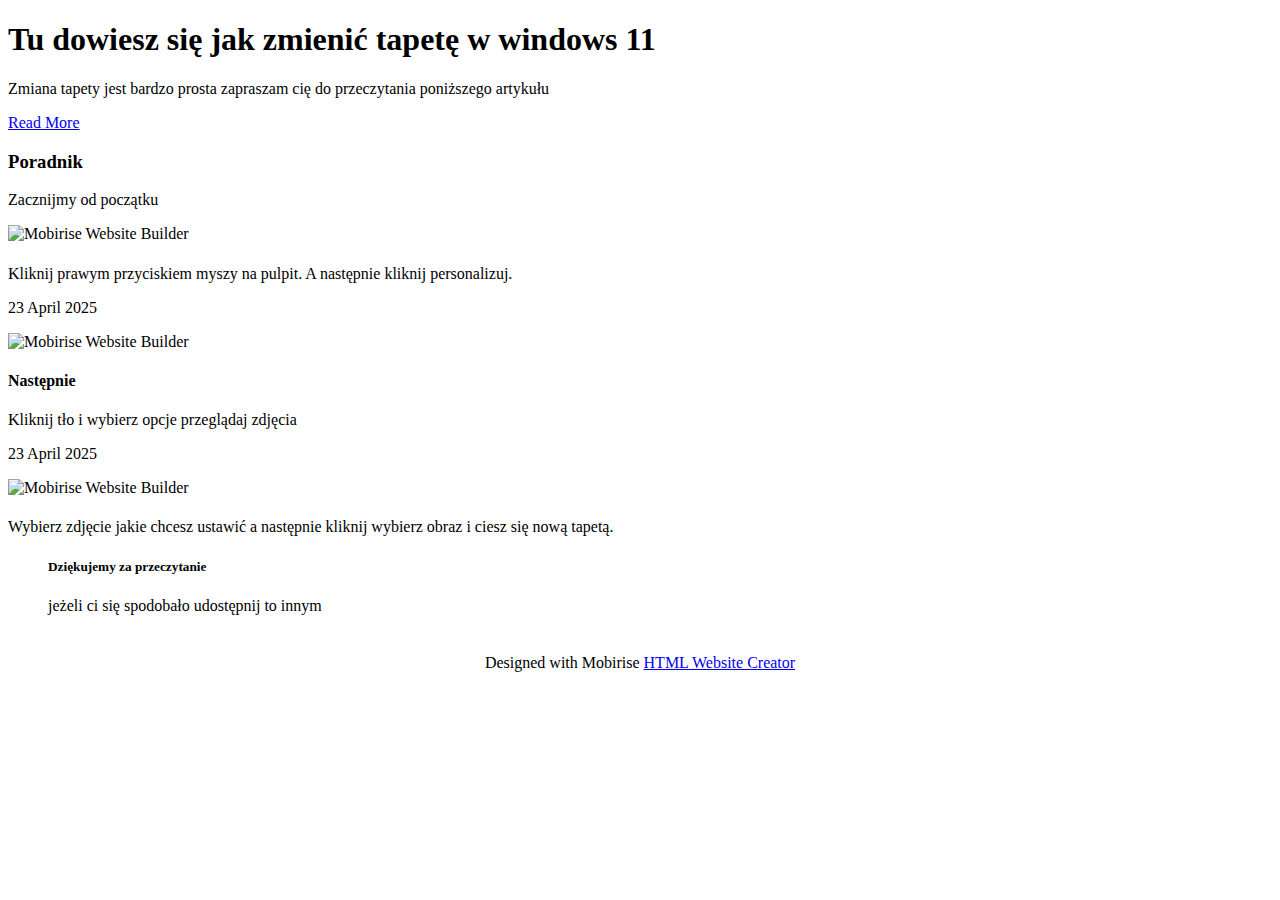
==== page1.html @ 713c4ae3 "Add files via upload" ====
<!DOCTYPE html>
<html  >
<head>
  <!-- Site made with Mobirise Website Builder v5.6.13, https://mobirise.com -->
  <meta charset="UTF-8">
  <meta http-equiv="X-UA-Compatible" content="IE=edge">
  <meta name="generator" content="Mobirise v5.6.13, mobirise.com">
  <meta name="twitter:card" content="summary_large_image"/>
  <meta name="twitter:image:src" content="">
  <meta property="og:image" content="">
  <meta name="twitter:title" content="Tapeta">
  <meta name="viewport" content="width=device-width, initial-scale=1, minimum-scale=1">
  <link rel="shortcut icon" href="assets/images/mbr-121x66.png" type="image/x-icon">
  <meta name="description" content="">
  
  
  <title>Tapeta</title>
  <link rel="stylesheet" href="assets/bootstrap/css/bootstrap.min.css">
  <link rel="stylesheet" href="assets/bootstrap/css/bootstrap-grid.min.css">
  <link rel="stylesheet" href="assets/bootstrap/css/bootstrap-reboot.min.css">
  <link rel="stylesheet" href="assets/dropdown/css/style.css">
  <link rel="stylesheet" href="assets/socicon/css/styles.css">
  <link rel="stylesheet" href="assets/theme/css/style.css">
  <link rel="preload" href="https://fonts.googleapis.com/css?family=Jost:100,200,300,400,500,600,700,800,900,100i,200i,300i,400i,500i,600i,700i,800i,900i&display=swap" as="style" onload="this.onload=null;this.rel='stylesheet'">
  <noscript><link rel="stylesheet" href="https://fonts.googleapis.com/css?family=Jost:100,200,300,400,500,600,700,800,900,100i,200i,300i,400i,500i,600i,700i,800i,900i&display=swap"></noscript>
  <link rel="preload" as="style" href="assets/mobirise/css/mbr-additional.css"><link rel="stylesheet" href="assets/mobirise/css/mbr-additional.css" type="text/css">
  
  
  
  
</head>
<body>
  
  <section data-bs-version="5.1" class="menu menu2 cid-sFHpMqcXGj" once="menu" id="menu2-2">
    
    <nav class="navbar navbar-dropdown navbar-expand-lg">
        <div class="container">
            <div class="navbar-brand">
                
                
            </div>
            
            
        </div>
    </nav>
</section>

<section data-bs-version="5.1" class="header9 cid-sFHoAfPmXB" id="header9-1">

    

    <div class="mbr-overlay" style="opacity: 0.4; background-color: rgb(250, 250, 250);"></div>

    <div class="text-center container">
        <div class="row justify-content-center">
            <div class="col-md-12 col-lg-9">
                <h1 class="mbr-section-title mbr-fonts-style mb-3 display-1"><strong>Tu dowiesz się jak zmienić tapetę w windows 11</strong></h1>
                <p class="mbr-text mbr-fonts-style display-4">Zmiana tapety jest bardzo prosta zapraszam cię do przeczytania poniższego artykułu</p>
                <div class="mbr-section-btn mt-3"><a class="btn btn-primary display-4" href="page1.html#timeline3-4">Read More</a></div>
            </div>
        </div>
    </div>
</section>

<section data-bs-version="5.1" class="timeline3 cid-sFHr5fwP9J" id="timeline3-4">
    
    
    <div class="container">
        <div class="mbr-section-head">
            <h3 class="mbr-section-title mbr-fonts-style align-center mb-0 display-2"><strong>Poradnik</strong></h3>
            
        </div>
        <div class="timelines-container mt-4">
            <div class="row timeline-element first-separline mb-5">
                <div class="timeline-date col-12">
                    <div class="timeline-date-wrapper">
                        <p class="mbr-timeline-date display-7">Zacznijmy od początku</p>
                    </div>
                </div>
                <span class="iconBackground"></span>
                <div class="col-12 col-md-6">
                    <div class="image-wrapper">
                        <img src="assets/images/zrzut-ekranu-2022-10-23-143905-310x332.png" alt="Mobirise Website Builder" title="">
                    </div>
                </div>
                <div class="col-12 col-md-6">
                    <div class="timeline-text-wrapper">
                        <h4 class="mbr-timeline-title mbr-fonts-style mb-0 display-5"></h4>
                        <p class="mbr-text mbr-fonts-style mt-3 mb-0 display-7">Kliknij prawym przyciskiem myszy na pulpit. A następnie kliknij personalizuj.</p>
                    </div>
                </div>
            </div>
            <div class="row timeline-element first-separline mb-5">
                <div class="timeline-date col-12">
                    <div class="timeline-date-wrapper">
                        <p class="mbr-timeline-date display-7">
                            23 April 2025</p>
                    </div>
                </div>
                <span class="iconBackground"></span>
                <div class="col-12 col-md-6">
                    <div class="image-wrapper">
                        <img src="assets/images/zrzut-ekranu-2022-10-23-144204-1128x890.png" alt="Mobirise Website Builder" title="">
                    </div>
                </div>
                <div class="col-12 col-md-6">
                    <div class="timeline-text-wrapper">
                        <h4 class="mbr-timeline-title mbr-fonts-style mb-0 display-5"><strong>Następnie</strong></h4>
                        <p class="mbr-text mbr-fonts-style mt-3 mb-0 display-7">Kliknij tło i wybierz opcje przeglądaj zdjęcia</p>
                    </div>
                </div>
            </div>
            <div class="row timeline-element first-separline mb-5">
                <div class="timeline-date col-12">
                    <div class="timeline-date-wrapper">
                        <p class="mbr-timeline-date display-7">
                            23 April 2025</p>
                    </div>
                </div>
                <span class="iconBackground"></span>
                <div class="col-12 col-md-6">
                    <div class="image-wrapper">
                        <img src="assets/images/zrzut-ekranu-2022-10-23-144423-152x104.png" alt="Mobirise Website Builder" title="">
                    </div>
                </div>
                <div class="col-12 col-md-6">
                    <div class="timeline-text-wrapper">
                        <h4 class="mbr-timeline-title mbr-fonts-style mb-0 display-5"></h4>
                        <p class="mbr-text mbr-fonts-style mt-3 mb-0 display-7">Wybierz zdjęcie jakie chcesz ustawić a następnie kliknij wybierz obraz i ciesz się nową tapetą.<br></p>
                    </div>
                </div>
            </div>
            
            
            
            
            
            
            
            
            
        </div>
    </div>
</section>

<section data-bs-version="5.1" class="content7 cid-tl5EygHGKZ" id="content7-p">
    
    <div class="container">
        <div class="row justify-content-center">
            <div class="col-12 col-md-10">
                <blockquote>
                <h5 class="mbr-section-title mbr-fonts-style mb-2 display-7"><strong>Dziękujemy za przeczytanie</strong></h5>
                <p class="mbr-text mbr-fonts-style display-4">jeżeli ci się spodobało udostępnij to innym</p></blockquote>
            </div>
        </div>
    </div>
</section>

<section data-bs-version="5.1" class="footer7 cid-sFHu2wLoQp" once="footers" id="footer7-9">

    

    

    <div class="container">
        <div class="row align-center mbr-white">
            <div class="col-12">
                <p class="mbr-text mb-0 mbr-fonts-style display-7"></p>
            </div>
        </div>
    </div>
</section><section class="display-7" style="padding: 0;align-items: center;justify-content: center;flex-wrap: wrap;    align-content: center;display: flex;position: relative;height: 4rem;"><a href="https://mobiri.se/" style="flex: 1 1;height: 4rem;position: absolute;width: 100%;z-index: 1;"><img alt="" style="height: 4rem;" src="[data-uri]"></a><p style="margin: 0;text-align: center;" class="display-7">Designed with Mobirise &#8204;</p><a style="z-index:1" href="https://mobirise.com/html-builder.html">HTML Website Creator</a></section><script src="assets/bootstrap/js/bootstrap.bundle.min.js"></script>  <script src="assets/smoothscroll/smooth-scroll.js"></script>  <script src="assets/ytplayer/index.js"></script>  <script src="assets/dropdown/js/navbar-dropdown.js"></script>  <script src="assets/theme/js/script.js"></script>  
  
  
</body>
</html>
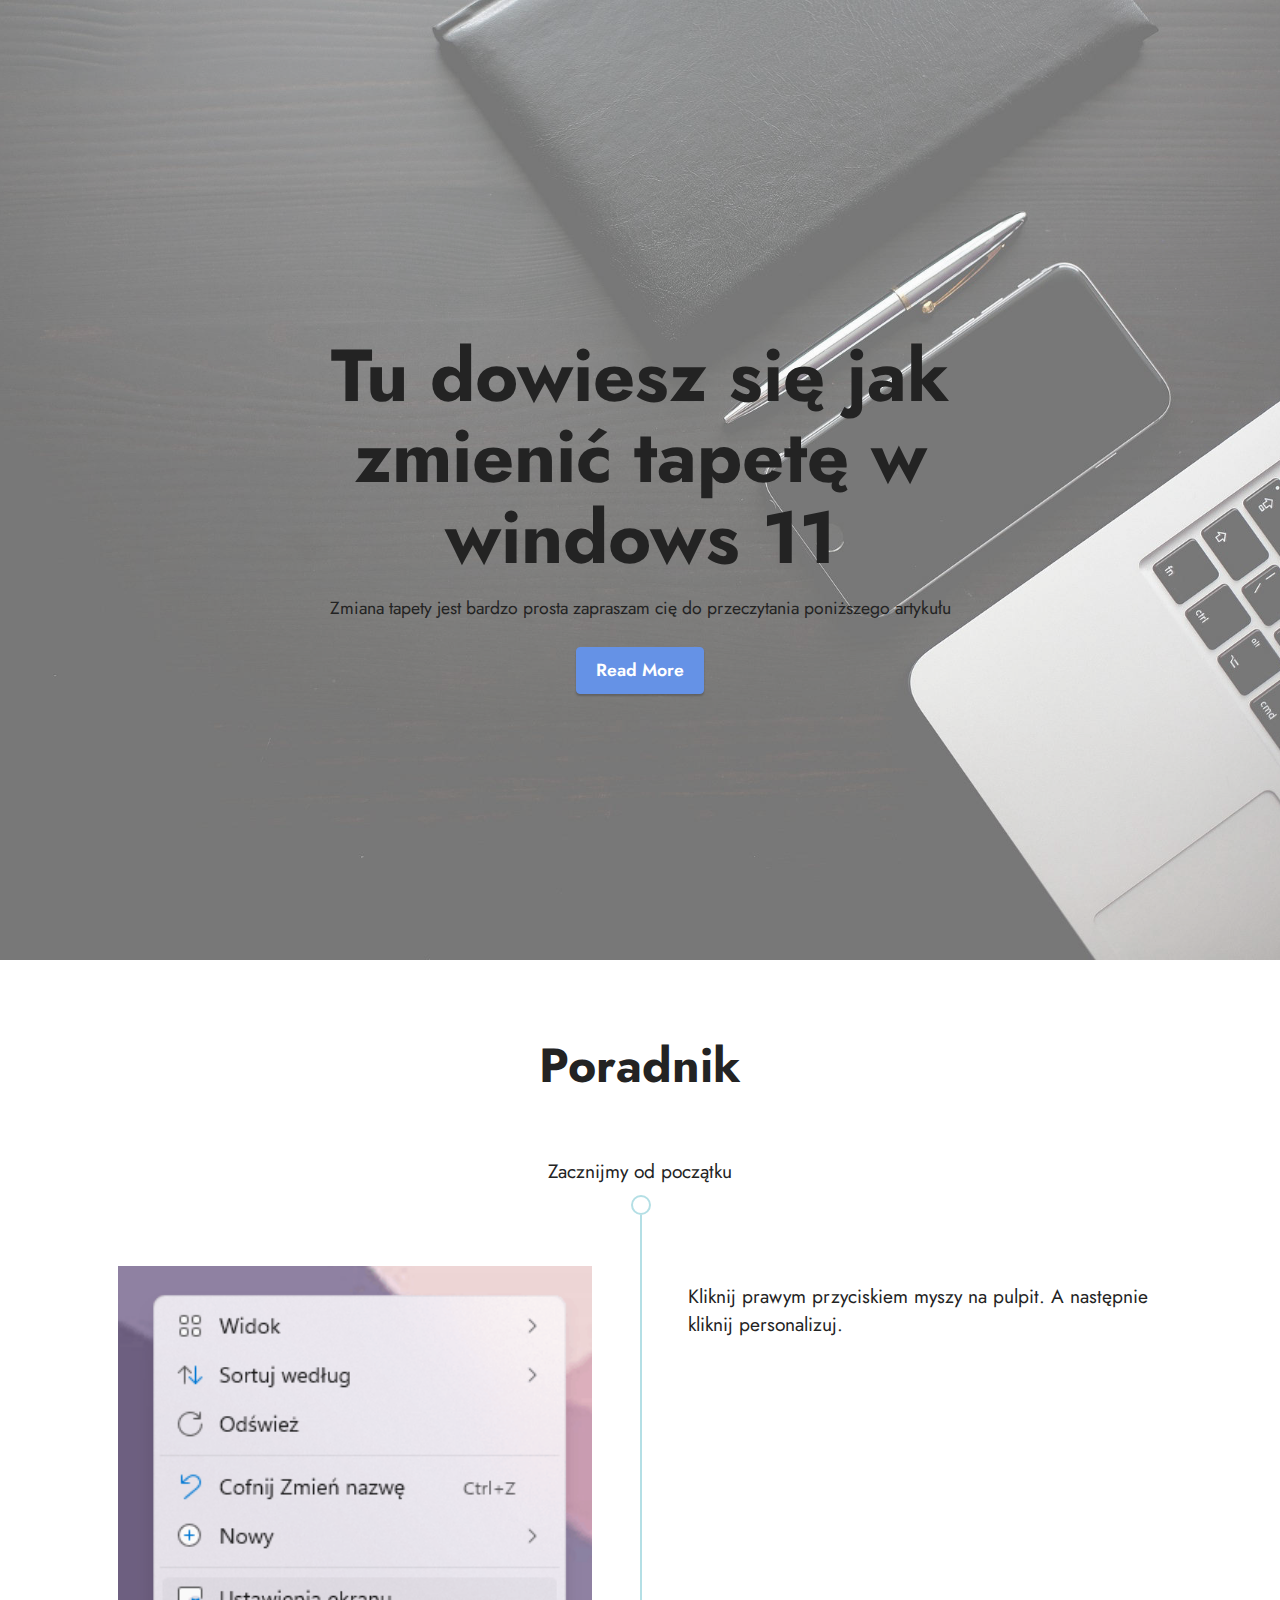
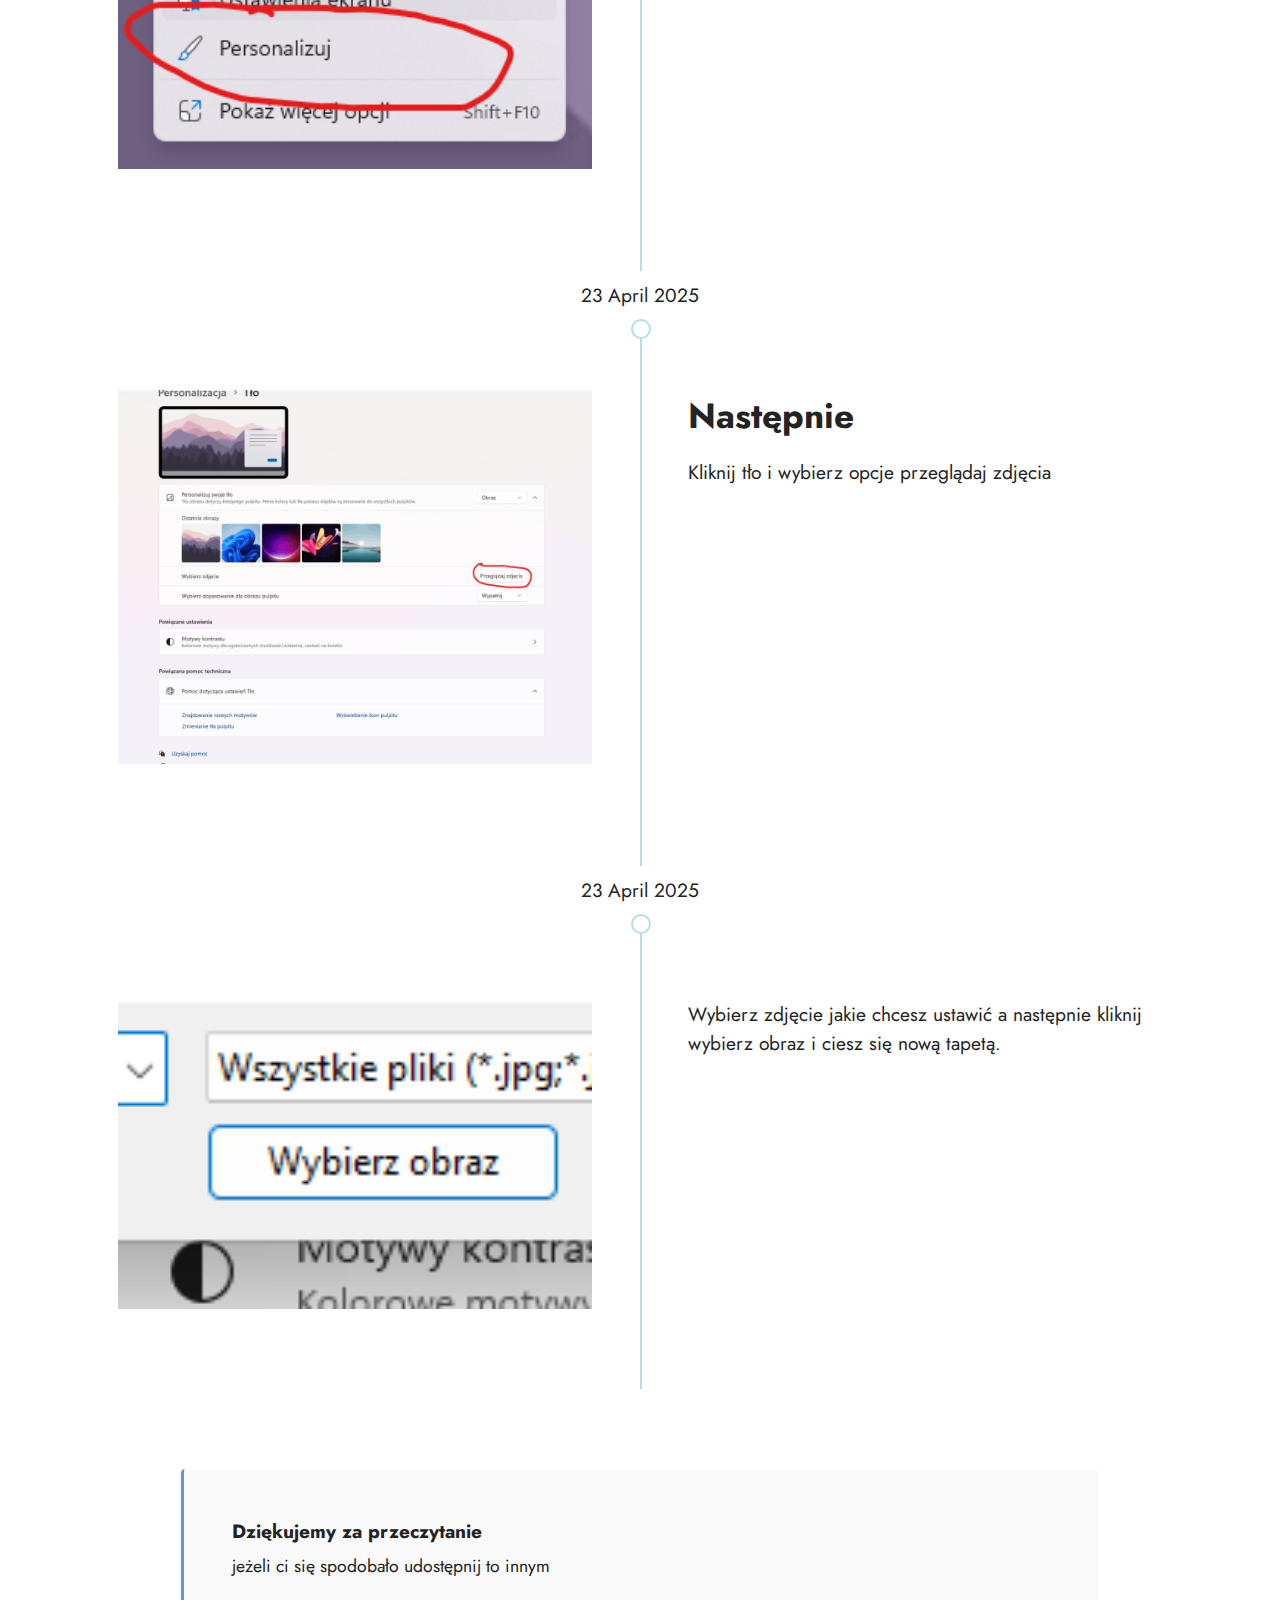
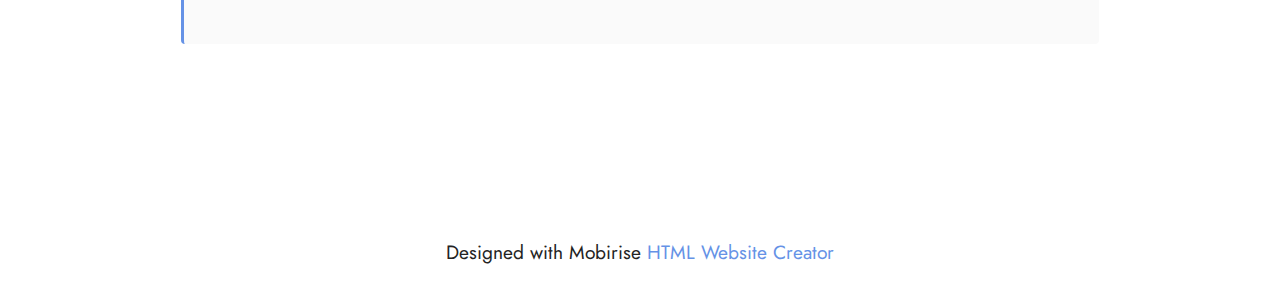
==== commit 2ccadcff: "Add files via upload" ====
--- a/page1.html
+++ b/page1.html
@@ -26,7 +26,8 @@
   <link rel="preload" as="style" href="assets/mobirise/css/mbr-additional.css"><link rel="stylesheet" href="assets/mobirise/css/mbr-additional.css" type="text/css">
   
   
-  
+  <script async src="https://pagead2.googlesyndication.com/pagead/js/adsbygoogle.js?client=ca-pub-8414833858137696"
+     crossorigin="anonymous"></script>
   
 </head>
 <body>
--- a/assets/dropdown/css/style.css
+++ b/assets/dropdown/css/style.css
@@ -0,0 +1,265 @@
+.navbar-dropdown {
+  left: 0;
+  padding: 0;
+  position: absolute;
+  right: 0;
+  top: 0;
+  transition: all 0.45s ease;
+  z-index: 1030;
+  background: #282828; }
+  .navbar-dropdown .navbar-logo {
+    margin-right: 0.8rem;
+    transition: margin 0.3s ease-in-out;
+    vertical-align: middle; }
+    .navbar-dropdown .navbar-logo img {
+      height: 3.125rem;
+      transition: all 0.3s ease-in-out; }
+    .navbar-dropdown .navbar-logo.mbr-iconfont {
+      font-size: 3.125rem;
+      line-height: 3.125rem; }
+  .navbar-dropdown .navbar-caption {
+    font-weight: 700;
+    white-space: normal;
+    vertical-align: -4px;
+    line-height: 3.125rem !important; }
+    .navbar-dropdown .navbar-caption, .navbar-dropdown .navbar-caption:hover {
+      color: inherit;
+      text-decoration: none; }
+  .navbar-dropdown .mbr-iconfont + .navbar-caption {
+    vertical-align: -1px; }
+  .navbar-dropdown.navbar-fixed-top {
+    position: fixed; }
+  .navbar-dropdown .navbar-brand span {
+    vertical-align: -4px; }
+  .navbar-dropdown.bg-color.transparent {
+    background: none; }
+  .navbar-dropdown.navbar-short .navbar-brand {
+    padding: 0.625rem 0; }
+    .navbar-dropdown.navbar-short .navbar-brand span {
+      vertical-align: -1px; }
+  .navbar-dropdown.navbar-short .navbar-caption {
+    line-height: 2.375rem !important;
+    vertical-align: -2px; }
+  .navbar-dropdown.navbar-short .navbar-logo {
+    margin-right: 0.5rem; }
+    .navbar-dropdown.navbar-short .navbar-logo img {
+      height: 2.375rem; }
+    .navbar-dropdown.navbar-short .navbar-logo.mbr-iconfont {
+      font-size: 2.375rem;
+      line-height: 2.375rem; }
+  .navbar-dropdown.navbar-short .mbr-table-cell {
+    height: 3.625rem; }
+  .navbar-dropdown .navbar-close {
+    left: 0.6875rem;
+    position: fixed;
+    top: 0.75rem;
+    z-index: 1000; }
+  .navbar-dropdown .hamburger-icon {
+    content: "";
+    display: inline-block;
+    vertical-align: middle;
+    width: 16px;
+    -webkit-box-shadow: 0 -6px 0 1px #282828,0 0 0 1px #282828,0 6px 0 1px #282828;
+    -moz-box-shadow: 0 -6px 0 1px #282828,0 0 0 1px #282828,0 6px 0 1px #282828;
+    box-shadow: 0 -6px 0 1px #282828,0 0 0 1px #282828,0 6px 0 1px #282828; }
+
+.dropdown-menu .dropdown-toggle[data-toggle="dropdown-submenu"]::after {
+  border-bottom: 0.35em solid transparent;
+  border-left: 0.35em solid;
+  border-right: 0;
+  border-top: 0.35em solid transparent;
+  margin-left: 0.3rem; }
+
+.dropdown-menu .dropdown-item:focus {
+  outline: 0; }
+
+.nav-dropdown {
+  font-size: 0.75rem;
+  font-weight: 500;
+  height: auto !important; }
+  .nav-dropdown .nav-btn {
+    padding-left: 1rem; }
+  .nav-dropdown .link {
+    margin: .667em 1.667em;
+    font-weight: 500;
+    padding: 0;
+    transition: color .2s ease-in-out; }
+    .nav-dropdown .link.dropdown-toggle {
+      margin-right: 2.583em; }
+      .nav-dropdown .link.dropdown-toggle::after {
+        margin-left: .25rem;
+        border-top: 0.35em solid;
+        border-right: 0.35em solid transparent;
+        border-left: 0.35em solid transparent;
+        border-bottom: 0; }
+      .nav-dropdown .link.dropdown-toggle[aria-expanded="true"] {
+        margin: 0;
+        padding: 0.667em 3.263em  0.667em 1.667em; }
+  .nav-dropdown .link::after,
+  .nav-dropdown .dropdown-item::after {
+    color: inherit; }
+  .nav-dropdown .btn {
+    font-size: 0.75rem;
+    font-weight: 700;
+    letter-spacing: 0;
+    margin-bottom: 0;
+    padding-left: 1.25rem;
+    padding-right: 1.25rem; }
+  .nav-dropdown .dropdown-menu {
+    border-radius: 0;
+    border: 0;
+    left: 0;
+    margin: 0;
+    padding-bottom: 1.25rem;
+    padding-top: 1.25rem;
+    position: relative; }
+  .nav-dropdown .dropdown-submenu {
+    margin-left: 0.125rem;
+    top: 0; }
+  .nav-dropdown .dropdown-item {
+    font-weight: 500;
+    line-height: 2;
+    padding: 0.3846em 4.615em 0.3846em 1.5385em;
+    position: relative;
+    transition: color .2s ease-in-out, background-color .2s ease-in-out; }
+    .nav-dropdown .dropdown-item::after {
+      margin-top: -0.3077em;
+      position: absolute;
+      right: 1.1538em;
+      top: 50%; }
+    .nav-dropdown .dropdown-item:focus, .nav-dropdown .dropdown-item:hover {
+      background: none; }
+
+@media (max-width: 767px) {
+  .nav-dropdown.navbar-toggleable-sm {
+    bottom: 0;
+    display: none;
+    left: 0;
+    overflow-x: hidden;
+    position: fixed;
+    top: 0;
+    transform: translateX(-100%);
+    -ms-transform: translateX(-100%);
+    -webkit-transform: translateX(-100%);
+    width: 18.75rem;
+    z-index: 999; } }
+.nav-dropdown.navbar-toggleable-xl {
+  bottom: 0;
+  display: none;
+  left: 0;
+  overflow-x: hidden;
+  position: fixed;
+  top: 0;
+  transform: translateX(-100%);
+  -ms-transform: translateX(-100%);
+  -webkit-transform: translateX(-100%);
+  width: 18.75rem;
+  z-index: 999; }
+
+.nav-dropdown-sm {
+  display: block !important;
+  overflow-x: hidden;
+  overflow: auto;
+  padding-top: 3.875rem; }
+  .nav-dropdown-sm::after {
+    content: "";
+    display: block;
+    height: 3rem;
+    width: 100%; }
+  .nav-dropdown-sm.collapse.in ~ .navbar-close {
+    display: block !important; }
+  .nav-dropdown-sm.collapsing, .nav-dropdown-sm.collapse.in {
+    transform: translateX(0);
+    -ms-transform: translateX(0);
+    -webkit-transform: translateX(0);
+    transition: all 0.25s ease-out;
+    -webkit-transition: all 0.25s ease-out;
+    background: #282828; }
+  .nav-dropdown-sm.collapsing[aria-expanded="false"] {
+    transform: translateX(-100%);
+    -ms-transform: translateX(-100%);
+    -webkit-transform: translateX(-100%); }
+  .nav-dropdown-sm .nav-item {
+    display: block;
+    margin-left: 0 !important;
+    padding-left: 0; }
+  .nav-dropdown-sm .link,
+  .nav-dropdown-sm .dropdown-item {
+    border-top: 1px dotted rgba(255, 255, 255, 0.1);
+    font-size: 0.8125rem;
+    line-height: 1.6;
+    margin: 0 !important;
+    padding: 0.875rem 2.4rem 0.875rem 1.5625rem !important;
+    position: relative;
+    white-space: normal; }
+    .nav-dropdown-sm .link:focus, .nav-dropdown-sm .link:hover,
+    .nav-dropdown-sm .dropdown-item:focus,
+    .nav-dropdown-sm .dropdown-item:hover {
+      background: rgba(0, 0, 0, 0.2) !important;
+      color: #c0a375; }
+  .nav-dropdown-sm .nav-btn {
+    position: relative;
+    padding: 1.5625rem 1.5625rem 0 1.5625rem; }
+    .nav-dropdown-sm .nav-btn::before {
+      border-top: 1px dotted rgba(255, 255, 255, 0.1);
+      content: "";
+      left: 0;
+      position: absolute;
+      top: 0;
+      width: 100%; }
+    .nav-dropdown-sm .nav-btn + .nav-btn {
+      padding-top: 0.625rem; }
+      .nav-dropdown-sm .nav-btn + .nav-btn::before {
+        display: none; }
+  .nav-dropdown-sm .btn {
+    padding: 0.625rem 0; }
+  .nav-dropdown-sm .dropdown-toggle[data-toggle="dropdown-submenu"]::after {
+    margin-left: .25rem;
+    border-top: 0.35em solid;
+    border-right: 0.35em solid transparent;
+    border-left: 0.35em solid transparent;
+    border-bottom: 0; }
+  .nav-dropdown-sm .dropdown-toggle[data-toggle="dropdown-submenu"][aria-expanded="true"]::after {
+    border-top: 0;
+    border-right: 0.35em solid transparent;
+    border-left: 0.35em solid transparent;
+    border-bottom: 0.35em solid; }
+  .nav-dropdown-sm .dropdown-menu {
+    margin: 0;
+    padding: 0;
+    position: relative;
+    top: 0;
+    left: 0;
+    width: 100%;
+    border: 0;
+    float: none;
+    border-radius: 0;
+    background: none; }
+  .nav-dropdown-sm .dropdown-submenu {
+    left: 100%;
+    margin-left: 0.125rem;
+    margin-top: -1.25rem;
+    top: 0; }
+
+.navbar-toggleable-sm .nav-dropdown .dropdown-menu {
+  position: absolute; }
+
+.navbar-toggleable-sm .nav-dropdown .dropdown-submenu {
+  left: 100%;
+  margin-left: 0.125rem;
+  margin-top: -1.25rem;
+  top: 0; }
+
+.navbar-toggleable-sm.opened .nav-dropdown .dropdown-menu {
+  position: relative; }
+
+.navbar-toggleable-sm.opened .nav-dropdown .dropdown-submenu {
+  left: 0;
+  margin-left: 00rem;
+  margin-top: 0rem;
+  top: 0; }
+
+.is-builder .nav-dropdown.collapsing {
+  transition: none !important; }
+
+
--- a/assets/socicon/css/styles.css
+++ b/assets/socicon/css/styles.css
@@ -0,0 +1,934 @@
+@charset "UTF-8";
+
+@font-face {
+  font-family: 'Socicon';
+  src:  url('../fonts/socicon.eot');
+  src:  url('../fonts/socicon.eot?#iefix') format('embedded-opentype'),
+    url('../fonts/socicon.woff2') format('woff2'),
+    url('../fonts/socicon.ttf') format('truetype'),
+    url('../fonts/socicon.woff') format('woff'),
+    url('../fonts/socicon.svg#socicon') format('svg');
+  font-weight: normal;
+  font-style: normal;
+  font-display: swap;
+}
+
+[data-icon]:before {
+  font-family: "socicon" !important;
+  content: attr(data-icon);
+  font-style: normal !important;
+  font-weight: normal !important;
+  font-variant: normal !important;
+  text-transform: none !important;
+  speak: none;
+  line-height: 1;
+  -webkit-font-smoothing: antialiased;
+  -moz-osx-font-smoothing: grayscale;
+}
+
+[class^="socicon-"], [class*=" socicon-"] {
+  /* use !important to prevent issues with browser extensions that change fonts */
+  font-family: 'Socicon' !important;
+  speak: none;
+  font-style: normal;
+  font-weight: normal;
+  font-variant: normal;
+  text-transform: none;
+  line-height: 1;
+
+  /* Better Font Rendering =========== */
+  -webkit-font-smoothing: antialiased;
+  -moz-osx-font-smoothing: grayscale;
+}
+
+.socicon-eitaa:before {
+  content: "\e97c";
+}
+.socicon-soroush:before {
+  content: "\e97d";
+}
+.socicon-bale:before {
+  content: "\e97e";
+}
+.socicon-zazzle:before {
+  content: "\e97b";
+}
+.socicon-society6:before {
+  content: "\e97a";
+}
+.socicon-redbubble:before {
+  content: "\e979";
+}
+.socicon-avvo:before {
+  content: "\e978";
+}
+.socicon-stitcher:before {
+  content: "\e977";
+}
+.socicon-googlehangouts:before {
+  content: "\e974";
+}
+.socicon-dlive:before {
+  content: "\e975";
+}
+.socicon-vsco:before {
+  content: "\e976";
+}
+.socicon-flipboard:before {
+  content: "\e973";
+}
+.socicon-ubuntu:before {
+  content: "\e958";
+}
+.socicon-artstation:before {
+  content: "\e959";
+}
+.socicon-invision:before {
+  content: "\e95a";
+}
+.socicon-torial:before {
+  content: "\e95b";
+}
+.socicon-collectorz:before {
+  content: "\e95c";
+}
+.socicon-seenthis:before {
+  content: "\e95d";
+}
+.socicon-googleplaymusic:before {
+  content: "\e95e";
+}
+.socicon-debian:before {
+  content: "\e95f";
+}
+.socicon-filmfreeway:before {
+  content: "\e960";
+}
+.socicon-gnome:before {
+  content: "\e961";
+}
+.socicon-itchio:before {
+  content: "\e962";
+}
+.socicon-jamendo:before {
+  content: "\e963";
+}
+.socicon-mix:before {
+  content: "\e964";
+}
+.socicon-sharepoint:before {
+  content: "\e965";
+}
+.socicon-tinder:before {
+  content: "\e966";
+}
+.socicon-windguru:before {
+  content: "\e967";
+}
+.socicon-cdbaby:before {
+  content: "\e968";
+}
+.socicon-elementaryos:before {
+  content: "\e969";
+}
+.socicon-stage32:before {
+  content: "\e96a";
+}
+.socicon-tiktok:before {
+  content: "\e96b";
+}
+.socicon-gitter:before {
+  content: "\e96c";
+}
+.socicon-letterboxd:before {
+  content: "\e96d";
+}
+.socicon-threema:before {
+  content: "\e96e";
+}
+.socicon-splice:before {
+  content: "\e96f";
+}
+.socicon-metapop:before {
+  content: "\e970";
+}
+.socicon-naver:before {
+  content: "\e971";
+}
+.socicon-remote:before {
+  content: "\e972";
+}
+.socicon-internet:before {
+  content: "\e957";
+}
+.socicon-moddb:before {
+  content: "\e94b";
+}
+.socicon-indiedb:before {
+  content: "\e94c";
+}
+.socicon-traxsource:before {
+  content: "\e94d";
+}
+.socicon-gamefor:before {
+  content: "\e94e";
+}
+.socicon-pixiv:before {
+  content: "\e94f";
+}
+.socicon-myanimelist:before {
+  content: "\e950";
+}
+.socicon-blackberry:before {
+  content: "\e951";
+}
+.socicon-wickr:before {
+  content: "\e952";
+}
+.socicon-spip:before {
+  content: "\e953";
+}
+.socicon-napster:before {
+  content: "\e954";
+}
+.socicon-beatport:before {
+  content: "\e955";
+}
+.socicon-hackerone:before {
+  content: "\e956";
+}
+.socicon-hackernews:before {
+  content: "\e946";
+}
+.socicon-smashwords:before {
+  content: "\e947";
+}
+.socicon-kobo:before {
+  content: "\e948";
+}
+.socicon-bookbub:before {
+  content: "\e949";
+}
+.socicon-mailru:before {
+  content: "\e94a";
+}
+.socicon-gitlab:before {
+  content: "\e945";
+}
+.socicon-instructables:before {
+  content: "\e944";
+}
+.socicon-portfolio:before {
+  content: "\e943";
+}
+.socicon-codered:before {
+  content: "\e940";
+}
+.socicon-origin:before {
+  content: "\e941";
+}
+.socicon-nextdoor:before {
+  content: "\e942";
+}
+.socicon-udemy:before {
+  content: "\e93f";
+}
+.socicon-livemaster:before {
+  content: "\e93e";
+}
+.socicon-crunchbase:before {
+  content: "\e93b";
+}
+.socicon-homefy:before {
+  content: "\e93c";
+}
+.socicon-calendly:before {
+  content: "\e93d";
+}
+.socicon-realtor:before {
+  content: "\e90f";
+}
+.socicon-tidal:before {
+  content: "\e910";
+}
+.socicon-qobuz:before {
+  content: "\e911";
+}
+.socicon-natgeo:before {
+  content: "\e912";
+}
+.socicon-mastodon:before {
+  content: "\e913";
+}
+.socicon-unsplash:before {
+  content: "\e914";
+}
+.socicon-homeadvisor:before {
+  content: "\e915";
+}
+.socicon-angieslist:before {
+  content: "\e916";
+}
+.socicon-codepen:before {
+  content: "\e917";
+}
+.socicon-slack:before {
+  content: "\e918";
+}
+.socicon-openaigym:before {
+  content: "\e919";
+}
+.socicon-logmein:before {
+  content: "\e91a";
+}
+.socicon-fiverr:before {
+  content: "\e91b";
+}
+.socicon-gotomeeting:before {
+  content: "\e91c";
+}
+.socicon-aliexpress:before {
+  content: "\e91d";
+}
+.socicon-guru:before {
+  content: "\e91e";
+}
+.socicon-appstore:before {
+  content: "\e91f";
+}
+.socicon-homes:before {
+  content: "\e920";
+}
+.socicon-zoom:before {
+  content: "\e921";
+}
+.socicon-alibaba:before {
+  content: "\e922";
+}
+.socicon-craigslist:before {
+  content: "\e923";
+}
+.socicon-wix:before {
+  content: "\e924";
+}
+.socicon-redfin:before {
+  content: "\e925";
+}
+.socicon-googlecalendar:before {
+  content: "\e926";
+}
+.socicon-shopify:before {
+  content: "\e927";
+}
+.socicon-freelancer:before {
+  content: "\e928";
+}
+.socicon-seedrs:before {
+  content: "\e929";
+}
+.socicon-bing:before {
+  content: "\e92a";
+}
+.socicon-doodle:before {
+  content: "\e92b";
+}
+.socicon-bonanza:before {
+  content: "\e92c";
+}
+.socicon-squarespace:before {
+  content: "\e92d";
+}
+.socicon-toptal:before {
+  content: "\e92e";
+}
+.socicon-gust:before {
+  content: "\e92f";
+}
+.socicon-ask:before {
+  content: "\e930";
+}
+.socicon-trulia:before {
+  content: "\e931";
+}
+.socicon-loomly:before {
+  content: "\e932";
+}
+.socicon-ghost:before {
+  content: "\e933";
+}
+.socicon-upwork:before {
+  content: "\e934";
+}
+.socicon-fundable:before {
+  content: "\e935";
+}
+.socicon-booking:before {
+  content: "\e936";
+}
+.socicon-googlemaps:before {
+  content: "\e937";
+}
+.socicon-zillow:before {
+  content: "\e938";
+}
+.socicon-niconico:before {
+  content: "\e939";
+}
+.socicon-toneden:before {
+  content: "\e93a";
+}
+.socicon-augment:before {
+  content: "\e908";
+}
+.socicon-bitbucket:before {
+  content: "\e909";
+}
+.socicon-fyuse:before {
+  content: "\e90a";
+}
+.socicon-yt-gaming:before {
+  content: "\e90b";
+}
+.socicon-sketchfab:before {
+  content: "\e90c";
+}
+.socicon-mobcrush:before {
+  content: "\e90d";
+}
+.socicon-microsoft:before {
+  content: "\e90e";
+}
+.socicon-pandora:before {
+  content: "\e907";
+}
+.socicon-messenger:before {
+  content: "\e906";
+}
+.socicon-gamewisp:before {
+  content: "\e905";
+}
+.socicon-bloglovin:before {
+  content: "\e904";
+}
+.socicon-tunein:before {
+  content: "\e903";
+}
+.socicon-gamejolt:before {
+  content: "\e901";
+}
+.socicon-trello:before {
+  content: "\e902";
+}
+.socicon-spreadshirt:before {
+  content: "\e900";
+}
+.socicon-500px:before {
+  content: "\e000";
+}
+.socicon-8tracks:before {
+  content: "\e001";
+}
+.socicon-airbnb:before {
+  content: "\e002";
+}
+.socicon-alliance:before {
+  content: "\e003";
+}
+.socicon-amazon:before {
+  content: "\e004";
+}
+.socicon-amplement:before {
+  content: "\e005";
+}
+.socicon-android:before {
+  content: "\e006";
+}
+.socicon-angellist:before {
+  content: "\e007";
+}
+.socicon-apple:before {
+  content: "\e008";
+}
+.socicon-appnet:before {
+  content: "\e009";
+}
+.socicon-baidu:before {
+  content: "\e00a";
+}
+.socicon-bandcamp:before {
+  content: "\e00b";
+}
+.socicon-battlenet:before {
+  content: "\e00c";
+}
+.socicon-mixer:before {
+  content: "\e00d";
+}
+.socicon-bebee:before {
+  content: "\e00e";
+}
+.socicon-bebo:before {
+  content: "\e00f";
+}
+.socicon-behance:before {
+  content: "\e010";
+}
+.socicon-blizzard:before {
+  content: "\e011";
+}
+.socicon-blogger:before {
+  content: "\e012";
+}
+.socicon-buffer:before {
+  content: "\e013";
+}
+.socicon-chrome:before {
+  content: "\e014";
+}
+.socicon-coderwall:before {
+  content: "\e015";
+}
+.socicon-curse:before {
+  content: "\e016";
+}
+.socicon-dailymotion:before {
+  content: "\e017";
+}
+.socicon-deezer:before {
+  content: "\e018";
+}
+.socicon-delicious:before {
+  content: "\e019";
+}
+.socicon-deviantart:before {
+  content: "\e01a";
+}
+.socicon-diablo:before {
+  content: "\e01b";
+}
+.socicon-digg:before {
+  content: "\e01c";
+}
+.socicon-discord:before {
+  content: "\e01d";
+}
+.socicon-disqus:before {
+  content: "\e01e";
+}
+.socicon-douban:before {
+  content: "\e01f";
+}
+.socicon-draugiem:before {
+  content: "\e020";
+}
+.socicon-dribbble:before {
+  content: "\e021";
+}
+.socicon-drupal:before {
+  content: "\e022";
+}
+.socicon-ebay:before {
+  content: "\e023";
+}
+.socicon-ello:before {
+  content: "\e024";
+}
+.socicon-endomodo:before {
+  content: "\e025";
+}
+.socicon-envato:before {
+  content: "\e026";
+}
+.socicon-etsy:before {
+  content: "\e027";
+}
+.socicon-facebook:before {
+  content: "\e028";
+}
+.socicon-feedburner:before {
+  content: "\e029";
+}
+.socicon-filmweb:before {
+  content: "\e02a";
+}
+.socicon-firefox:before {
+  content: "\e02b";
+}
+.socicon-flattr:before {
+  content: "\e02c";
+}
+.socicon-flickr:before {
+  content: "\e02d";
+}
+.socicon-formulr:before {
+  content: "\e02e";
+}
+.socicon-forrst:before {
+  content: "\e02f";
+}
+.socicon-foursquare:before {
+  content: "\e030";
+}
+.socicon-friendfeed:before {
+  content: "\e031";
+}
+.socicon-github:before {
+  content: "\e032";
+}
+.socicon-goodreads:before {
+  content: "\e033";
+}
+.socicon-google:before {
+  content: "\e034";
+}
+.socicon-googlescholar:before {
+  content: "\e035";
+}
+.socicon-googlegroups:before {
+  content: "\e036";
+}
+.socicon-googlephotos:before {
+  content: "\e037";
+}
+.socicon-googleplus:before {
+  content: "\e038";
+}
+.socicon-grooveshark:before {
+  content: "\e039";
+}
+.socicon-hackerrank:before {
+  content: "\e03a";
+}
+.socicon-hearthstone:before {
+  content: "\e03b";
+}
+.socicon-hellocoton:before {
+  content: "\e03c";
+}
+.socicon-heroes:before {
+  content: "\e03d";
+}
+.socicon-smashcast:before {
+  content: "\e03e";
+}
+.socicon-horde:before {
+  content: "\e03f";
+}
+.socicon-houzz:before {
+  content: "\e040";
+}
+.socicon-icq:before {
+  content: "\e041";
+}
+.socicon-identica:before {
+  content: "\e042";
+}
+.socicon-imdb:before {
+  content: "\e043";
+}
+.socicon-instagram:before {
+  content: "\e044";
+}
+.socicon-issuu:before {
+  content: "\e045";
+}
+.socicon-istock:before {
+  content: "\e046";
+}
+.socicon-itunes:before {
+  content: "\e047";
+}
+.socicon-keybase:before {
+  content: "\e048";
+}
+.socicon-lanyrd:before {
+  content: "\e049";
+}
+.socicon-lastfm:before {
+  content: "\e04a";
+}
+.socicon-line:before {
+  content: "\e04b";
+}
+.socicon-linkedin:before {
+  content: "\e04c";
+}
+.socicon-livejournal:before {
+  content: "\e04d";
+}
+.socicon-lyft:before {
+  content: "\e04e";
+}
+.socicon-macos:before {
+  content: "\e04f";
+}
+.socicon-mail:before {
+  content: "\e050";
+}
+.socicon-medium:before {
+  content: "\e051";
+}
+.socicon-meetup:before {
+  content: "\e052";
+}
+.socicon-mixcloud:before {
+  content: "\e053";
+}
+.socicon-modelmayhem:before {
+  content: "\e054";
+}
+.socicon-mumble:before {
+  content: "\e055";
+}
+.socicon-myspace:before {
+  content: "\e056";
+}
+.socicon-newsvine:before {
+  content: "\e057";
+}
+.socicon-nintendo:before {
+  content: "\e058";
+}
+.socicon-npm:before {
+  content: "\e059";
+}
+.socicon-odnoklassniki:before {
+  content: "\e05a";
+}
+.socicon-openid:before {
+  content: "\e05b";
+}
+.socicon-opera:before {
+  content: "\e05c";
+}
+.socicon-outlook:before {
+  content: "\e05d";
+}
+.socicon-overwatch:before {
+  content: "\e05e";
+}
+.socicon-patreon:before {
+  content: "\e05f";
+}
+.socicon-paypal:before {
+  content: "\e060";
+}
+.socicon-periscope:before {
+  content: "\e061";
+}
+.socicon-persona:before {
+  content: "\e062";
+}
+.socicon-pinterest:before {
+  content: "\e063";
+}
+.socicon-play:before {
+  content: "\e064";
+}
+.socicon-player:before {
+  content: "\e065";
+}
+.socicon-playstation:before {
+  content: "\e066";
+}
+.socicon-pocket:before {
+  content: "\e067";
+}
+.socicon-qq:before {
+  content: "\e068";
+}
+.socicon-quora:before {
+  content: "\e069";
+}
+.socicon-raidcall:before {
+  content: "\e06a";
+}
+.socicon-ravelry:before {
+  content: "\e06b";
+}
+.socicon-reddit:before {
+  content: "\e06c";
+}
+.socicon-renren:before {
+  content: "\e06d";
+}
+.socicon-researchgate:before {
+  content: "\e06e";
+}
+.socicon-residentadvisor:before {
+  content: "\e06f";
+}
+.socicon-reverbnation:before {
+  content: "\e070";
+}
+.socicon-rss:before {
+  content: "\e071";
+}
+.socicon-sharethis:before {
+  content: "\e072";
+}
+.socicon-skype:before {
+  content: "\e073";
+}
+.socicon-slideshare:before {
+  content: "\e074";
+}
+.socicon-smugmug:before {
+  content: "\e075";
+}
+.socicon-snapchat:before {
+  content: "\e076";
+}
+.socicon-songkick:before {
+  content: "\e077";
+}
+.socicon-soundcloud:before {
+  content: "\e078";
+}
+.socicon-spotify:before {
+  content: "\e079";
+}
+.socicon-stackexchange:before {
+  content: "\e07a";
+}
+.socicon-stackoverflow:before {
+  content: "\e07b";
+}
+.socicon-starcraft:before {
+  content: "\e07c";
+}
+.socicon-stayfriends:before {
+  content: "\e07d";
+}
+.socicon-steam:before {
+  content: "\e07e";
+}
+.socicon-storehouse:before {
+  content: "\e07f";
+}
+.socicon-strava:before {
+  content: "\e080";
+}
+.socicon-streamjar:before {
+  content: "\e081";
+}
+.socicon-stumbleupon:before {
+  content: "\e082";
+}
+.socicon-swarm:before {
+  content: "\e083";
+}
+.socicon-teamspeak:before {
+  content: "\e084";
+}
+.socicon-teamviewer:before {
+  content: "\e085";
+}
+.socicon-technorati:before {
+  content: "\e086";
+}
+.socicon-telegram:before {
+  content: "\e087";
+}
+.socicon-tripadvisor:before {
+  content: "\e088";
+}
+.socicon-tripit:before {
+  content: "\e089";
+}
+.socicon-triplej:before {
+  content: "\e08a";
+}
+.socicon-tumblr:before {
+  content: "\e08b";
+}
+.socicon-twitch:before {
+  content: "\e08c";
+}
+.socicon-twitter:before {
+  content: "\e08d";
+}
+.socicon-uber:before {
+  content: "\e08e";
+}
+.socicon-ventrilo:before {
+  content: "\e08f";
+}
+.socicon-viadeo:before {
+  content: "\e090";
+}
+.socicon-viber:before {
+  content: "\e091";
+}
+.socicon-viewbug:before {
+  content: "\e092";
+}
+.socicon-vimeo:before {
+  content: "\e093";
+}
+.socicon-vine:before {
+  content: "\e094";
+}
+.socicon-vkontakte:before {
+  content: "\e095";
+}
+.socicon-warcraft:before {
+  content: "\e096";
+}
+.socicon-wechat:before {
+  content: "\e097";
+}
+.socicon-weibo:before {
+  content: "\e098";
+}
+.socicon-whatsapp:before {
+  content: "\e099";
+}
+.socicon-wikipedia:before {
+  content: "\e09a";
+}
+.socicon-windows:before {
+  content: "\e09b";
+}
+.socicon-wordpress:before {
+  content: "\e09c";
+}
+.socicon-wykop:before {
+  content: "\e09d";
+}
+.socicon-xbox:before {
+  content: "\e09e";
+}
+.socicon-xing:before {
+  content: "\e09f";
+}
+.socicon-yahoo:before {
+  content: "\e0a0";
+}
+.socicon-yammer:before {
+  content: "\e0a1";
+}
+.socicon-yandex:before {
+  content: "\e0a2";
+}
+.socicon-yelp:before {
+  content: "\e0a3";
+}
+.socicon-younow:before {
+  content: "\e0a4";
+}
+.socicon-youtube:before {
+  content: "\e0a5";
+}
+.socicon-zapier:before {
+  content: "\e0a6";
+}
+.socicon-zerply:before {
+  content: "\e0a7";
+}
+.socicon-zomato:before {
+  content: "\e0a8";
+}
+.socicon-zynga:before {
+  content: "\e0a9";
+}
--- a/assets/theme/css/style.css
+++ b/assets/theme/css/style.css
@@ -0,0 +1,961 @@
+@charset "UTF-8";
+section {
+  background-color: #ffffff;
+}
+
+body {
+  font-style: normal;
+  line-height: 1.5;
+  font-weight: 400;
+  color: #232323;
+  position: relative;
+}
+
+button {
+  background-color: transparent;
+  border-color: transparent;
+}
+
+section,
+.container,
+.container-fluid {
+  position: relative;
+  word-wrap: break-word;
+}
+
+a.mbr-iconfont:hover {
+  text-decoration: none;
+}
+
+.article .lead p,
+.article .lead ul,
+.article .lead ol,
+.article .lead pre,
+.article .lead blockquote {
+  margin-bottom: 0;
+}
+
+a {
+  font-style: normal;
+  font-weight: 400;
+  cursor: pointer;
+}
+a, a:hover {
+  text-decoration: none;
+}
+
+.mbr-section-title {
+  font-style: normal;
+  line-height: 1.3;
+}
+
+.mbr-section-subtitle {
+  line-height: 1.3;
+}
+
+.mbr-text {
+  font-style: normal;
+  line-height: 1.7;
+}
+
+h1,
+h2,
+h3,
+h4,
+h5,
+h6,
+.display-1,
+.display-2,
+.display-4,
+.display-5,
+.display-7,
+span,
+p,
+a {
+  line-height: 1;
+  word-break: break-word;
+  word-wrap: break-word;
+  font-weight: 400;
+}
+
+b,
+strong {
+  font-weight: bold;
+}
+
+input:-webkit-autofill, input:-webkit-autofill:hover, input:-webkit-autofill:focus, input:-webkit-autofill:active {
+  transition-delay: 9999s;
+  -webkit-transition-property: background-color, color;
+  transition-property: background-color, color;
+}
+
+textarea[type=hidden] {
+  display: none;
+}
+
+section {
+  background-position: 50% 50%;
+  background-repeat: no-repeat;
+  background-size: cover;
+}
+section .mbr-background-video,
+section .mbr-background-video-preview {
+  position: absolute;
+  bottom: 0;
+  left: 0;
+  right: 0;
+  top: 0;
+}
+
+.hidden {
+  visibility: hidden;
+}
+
+.mbr-z-index20 {
+  z-index: 20;
+}
+
+/*! Base colors */
+.mbr-white {
+  color: #ffffff;
+}
+
+.mbr-black {
+  color: #111111;
+}
+
+.mbr-bg-white {
+  background-color: #ffffff;
+}
+
+.mbr-bg-black {
+  background-color: #000000;
+}
+
+/*! Text-aligns */
+.align-left {
+  text-align: left;
+}
+
+.align-center {
+  text-align: center;
+}
+
+.align-right {
+  text-align: right;
+}
+
+/*! Font-weight  */
+.mbr-light {
+  font-weight: 300;
+}
+
+.mbr-regular {
+  font-weight: 400;
+}
+
+.mbr-semibold {
+  font-weight: 500;
+}
+
+.mbr-bold {
+  font-weight: 700;
+}
+
+/*! Media  */
+.media-content {
+  flex-basis: 100%;
+}
+
+.media-container-row {
+  display: flex;
+  flex-direction: row;
+  flex-wrap: wrap;
+  justify-content: center;
+  align-content: center;
+  align-items: start;
+}
+.media-container-row .media-size-item {
+  width: 400px;
+}
+
+.media-container-column {
+  display: flex;
+  flex-direction: column;
+  flex-wrap: wrap;
+  justify-content: center;
+  align-content: center;
+  align-items: stretch;
+}
+.media-container-column > * {
+  width: 100%;
+}
+
+@media (min-width: 992px) {
+  .media-container-row {
+    flex-wrap: nowrap;
+  }
+}
+figure {
+  margin-bottom: 0;
+  overflow: hidden;
+}
+
+figure[mbr-media-size] {
+  transition: width 0.1s;
+}
+
+img,
+iframe {
+  display: block;
+  width: 100%;
+}
+
+.card {
+  background-color: transparent;
+  border: none;
+}
+
+.card-box {
+  width: 100%;
+}
+
+.card-img {
+  text-align: center;
+  flex-shrink: 0;
+  -webkit-flex-shrink: 0;
+}
+
+.media {
+  max-width: 100%;
+  margin: 0 auto;
+}
+
+.mbr-figure {
+  align-self: center;
+}
+
+.media-container > div {
+  max-width: 100%;
+}
+
+.mbr-figure img,
+.card-img img {
+  width: 100%;
+}
+
+@media (max-width: 991px) {
+  .media-size-item {
+    width: auto !important;
+  }
+
+  .media {
+    width: auto;
+  }
+
+  .mbr-figure {
+    width: 100% !important;
+  }
+}
+/*! Buttons */
+.mbr-section-btn {
+  margin-left: -0.6rem;
+  margin-right: -0.6rem;
+  font-size: 0;
+}
+
+.btn {
+  font-weight: 600;
+  border-width: 1px;
+  font-style: normal;
+  margin: 0.6rem 0.6rem;
+  white-space: normal;
+  transition: all 0.2s ease-in-out;
+  display: inline-flex;
+  align-items: center;
+  justify-content: center;
+  word-break: break-word;
+}
+
+.btn-sm {
+  font-weight: 600;
+  letter-spacing: 0px;
+  transition: all 0.3s ease-in-out;
+}
+
+.btn-md {
+  font-weight: 600;
+  letter-spacing: 0px;
+  transition: all 0.3s ease-in-out;
+}
+
+.btn-lg {
+  font-weight: 600;
+  letter-spacing: 0px;
+  transition: all 0.3s ease-in-out;
+}
+
+.btn-form {
+  margin: 0;
+}
+.btn-form:hover {
+  cursor: pointer;
+}
+
+nav .mbr-section-btn {
+  margin-left: 0rem;
+  margin-right: 0rem;
+}
+
+/*! Btn icon margin */
+.btn .mbr-iconfont,
+.btn.btn-sm .mbr-iconfont {
+  order: 1;
+  cursor: pointer;
+  margin-left: 0.5rem;
+  vertical-align: sub;
+}
+
+.btn.btn-md .mbr-iconfont,
+.btn.btn-md .mbr-iconfont {
+  margin-left: 0.8rem;
+}
+
+.mbr-regular {
+  font-weight: 400;
+}
+
+.mbr-semibold {
+  font-weight: 500;
+}
+
+.mbr-bold {
+  font-weight: 700;
+}
+
+[type=submit] {
+  -webkit-appearance: none;
+}
+
+/*! Full-screen */
+.mbr-fullscreen .mbr-overlay {
+  min-height: 100vh;
+}
+
+.mbr-fullscreen {
+  display: flex;
+  display: -moz-flex;
+  display: -ms-flex;
+  display: -o-flex;
+  align-items: center;
+  min-height: 100vh;
+  padding-top: 3rem;
+  padding-bottom: 3rem;
+}
+
+/*! Map */
+.map {
+  height: 25rem;
+  position: relative;
+}
+.map iframe {
+  width: 100%;
+  height: 100%;
+}
+
+/*! Scroll to top arrow */
+.mbr-arrow-up {
+  bottom: 25px;
+  right: 90px;
+  position: fixed;
+  text-align: right;
+  z-index: 5000;
+  color: #ffffff;
+  font-size: 22px;
+}
+
+.mbr-arrow-up a {
+  background: rgba(0, 0, 0, 0.2);
+  border-radius: 50%;
+  color: #fff;
+  display: inline-block;
+  height: 60px;
+  width: 60px;
+  border: 2px solid #fff;
+  outline-style: none !important;
+  position: relative;
+  text-decoration: none;
+  transition: all 0.3s ease-in-out;
+  cursor: pointer;
+  text-align: center;
+}
+.mbr-arrow-up a:hover {
+  background-color: rgba(0, 0, 0, 0.4);
+}
+.mbr-arrow-up a i {
+  line-height: 60px;
+}
+
+.mbr-arrow-up-icon {
+  display: block;
+  color: #fff;
+}
+
+.mbr-arrow-up-icon::before {
+  content: "›";
+  display: inline-block;
+  font-family: serif;
+  font-size: 22px;
+  line-height: 1;
+  font-style: normal;
+  position: relative;
+  top: 6px;
+  left: -4px;
+  transform: rotate(-90deg);
+}
+
+/*! Arrow Down */
+.mbr-arrow {
+  position: absolute;
+  bottom: 45px;
+  left: 50%;
+  width: 60px;
+  height: 60px;
+  cursor: pointer;
+  background-color: rgba(80, 80, 80, 0.5);
+  border-radius: 50%;
+  transform: translateX(-50%);
+}
+@media (max-width: 767px) {
+  .mbr-arrow {
+    display: none;
+  }
+}
+.mbr-arrow > a {
+  display: inline-block;
+  text-decoration: none;
+  outline-style: none;
+  -webkit-animation: arrowdown 1.7s ease-in-out infinite;
+          animation: arrowdown 1.7s ease-in-out infinite;
+  color: #ffffff;
+}
+.mbr-arrow > a > i {
+  position: absolute;
+  top: -2px;
+  left: 15px;
+  font-size: 2rem;
+}
+
+#scrollToTop a i::before {
+  content: "";
+  position: absolute;
+  display: block;
+  border-bottom: 2.5px solid #fff;
+  border-left: 2.5px solid #fff;
+  width: 27.8%;
+  height: 27.8%;
+  left: 50%;
+  top: 51%;
+  transform: translateY(-30%) translateX(-50%) rotate(135deg);
+}
+
+@keyframes arrowdown {
+  0% {
+    transform: translateY(0px);
+  }
+  50% {
+    transform: translateY(-5px);
+  }
+  100% {
+    transform: translateY(0px);
+  }
+}
+@-webkit-keyframes arrowdown {
+  0% {
+    transform: translateY(0px);
+  }
+  50% {
+    transform: translateY(-5px);
+  }
+  100% {
+    transform: translateY(0px);
+  }
+}
+@media (max-width: 500px) {
+  .mbr-arrow-up {
+    left: 0;
+    right: 0;
+    text-align: center;
+  }
+}
+/*Gradients animation*/
+@keyframes gradient-animation {
+  from {
+    background-position: 0% 100%;
+    -webkit-animation-timing-function: ease-in-out;
+            animation-timing-function: ease-in-out;
+  }
+  to {
+    background-position: 100% 0%;
+    -webkit-animation-timing-function: ease-in-out;
+            animation-timing-function: ease-in-out;
+  }
+}
+@-webkit-keyframes gradient-animation {
+  from {
+    background-position: 0% 100%;
+    -webkit-animation-timing-function: ease-in-out;
+            animation-timing-function: ease-in-out;
+  }
+  to {
+    background-position: 100% 0%;
+    -webkit-animation-timing-function: ease-in-out;
+            animation-timing-function: ease-in-out;
+  }
+}
+.bg-gradient {
+  background-size: 200% 200%;
+  animation: gradient-animation 5s infinite alternate;
+  -webkit-animation: gradient-animation 5s infinite alternate;
+}
+
+.menu .navbar-brand {
+  display: -webkit-flex;
+}
+.menu .navbar-brand span {
+  display: flex;
+  display: -webkit-flex;
+}
+.menu .navbar-brand .navbar-caption-wrap {
+  display: -webkit-flex;
+}
+.menu .navbar-brand .navbar-logo img {
+  display: -webkit-flex;
+  width: auto;
+}
+@media (min-width: 768px) and (max-width: 991px) {
+  .menu .navbar-toggleable-sm .navbar-nav {
+    display: -ms-flexbox;
+  }
+}
+@media (max-width: 991px) {
+  .menu .navbar-collapse {
+    max-height: 93.5vh;
+  }
+  .menu .navbar-collapse.show {
+    overflow: auto;
+  }
+}
+@media (min-width: 992px) {
+  .menu .navbar-nav.nav-dropdown {
+    display: -webkit-flex;
+  }
+  .menu .navbar-toggleable-sm .navbar-collapse {
+    display: -webkit-flex !important;
+  }
+  .menu .collapsed .navbar-collapse {
+    max-height: 93.5vh;
+  }
+  .menu .collapsed .navbar-collapse.show {
+    overflow: auto;
+  }
+}
+@media (max-width: 767px) {
+  .menu .navbar-collapse {
+    max-height: 80vh;
+  }
+}
+
+.nav-link .mbr-iconfont {
+  margin-right: 0.5rem;
+}
+
+.navbar {
+  display: -webkit-flex;
+  -webkit-flex-wrap: wrap;
+  -webkit-align-items: center;
+  -webkit-justify-content: space-between;
+}
+
+.navbar-collapse {
+  -webkit-flex-basis: 100%;
+  -webkit-flex-grow: 1;
+  -webkit-align-items: center;
+}
+
+.nav-dropdown .link {
+  padding: 0.667em 1.667em !important;
+  margin: 0 !important;
+}
+
+.nav {
+  display: -webkit-flex;
+  -webkit-flex-wrap: wrap;
+}
+
+.row {
+  display: -webkit-flex;
+  -webkit-flex-wrap: wrap;
+}
+
+.justify-content-center {
+  -webkit-justify-content: center;
+}
+
+.form-inline {
+  display: -webkit-flex;
+}
+
+.card-wrapper {
+  -webkit-flex: 1;
+}
+
+.carousel-control {
+  z-index: 10;
+  display: -webkit-flex;
+}
+
+.carousel-controls {
+  display: -webkit-flex;
+}
+
+.media {
+  display: -webkit-flex;
+}
+
+.form-group:focus {
+  outline: none;
+}
+
+.jq-selectbox__select {
+  padding: 7px 0;
+  position: relative;
+}
+
+.jq-selectbox__dropdown {
+  overflow: hidden;
+  border-radius: 10px;
+  position: absolute;
+  top: 100%;
+  left: 0 !important;
+  width: 100% !important;
+}
+
+.jq-selectbox__trigger-arrow {
+  right: 0;
+  transform: translateY(-50%);
+}
+
+.jq-selectbox li {
+  padding: 1.07em 0.5em;
+}
+
+input[type=range] {
+  padding-left: 0 !important;
+  padding-right: 0 !important;
+}
+
+.modal-dialog,
+.modal-content {
+  height: 100%;
+}
+
+.modal-dialog .carousel-inner {
+  height: calc(100vh - 1.75rem);
+}
+@media (max-width: 575px) {
+  .modal-dialog .carousel-inner {
+    height: calc(100vh - 1rem);
+  }
+}
+
+.carousel-item {
+  text-align: center;
+}
+
+.carousel-item img {
+  margin: auto;
+}
+
+.navbar-toggler {
+  align-self: flex-start;
+  padding: 0.25rem 0.75rem;
+  font-size: 1.25rem;
+  line-height: 1;
+  background: transparent;
+  border: 1px solid transparent;
+  border-radius: 0.25rem;
+}
+
+.navbar-toggler:focus,
+.navbar-toggler:hover {
+  text-decoration: none;
+  box-shadow: none;
+}
+
+.navbar-toggler-icon {
+  display: inline-block;
+  width: 1.5em;
+  height: 1.5em;
+  vertical-align: middle;
+  content: "";
+  background: no-repeat center center;
+  background-size: 100% 100%;
+}
+
+.navbar-toggler-left {
+  position: absolute;
+  left: 1rem;
+}
+
+.navbar-toggler-right {
+  position: absolute;
+  right: 1rem;
+}
+
+.card-img {
+  width: auto;
+}
+
+.menu .navbar.collapsed:not(.beta-menu) {
+  flex-direction: column;
+}
+
+.carousel-item.active,
+.carousel-item-next,
+.carousel-item-prev {
+  display: flex;
+}
+
+.note-air-layout .dropup .dropdown-menu,
+.note-air-layout .navbar-fixed-bottom .dropdown .dropdown-menu {
+  bottom: initial !important;
+}
+
+html,
+body {
+  height: auto;
+  min-height: 100vh;
+}
+
+.dropup .dropdown-toggle::after {
+  display: none;
+}
+
+.form-asterisk {
+  font-family: initial;
+  position: absolute;
+  top: -2px;
+  font-weight: normal;
+}
+
+.form-control-label {
+  position: relative;
+  cursor: pointer;
+  margin-bottom: 0.357em;
+  padding: 0;
+}
+
+.alert {
+  color: #ffffff;
+  border-radius: 0;
+  border: 0;
+  font-size: 1.1rem;
+  line-height: 1.5;
+  margin-bottom: 1.875rem;
+  padding: 1.25rem;
+  position: relative;
+  text-align: center;
+}
+.alert.alert-form::after {
+  background-color: inherit;
+  bottom: -7px;
+  content: "";
+  display: block;
+  height: 14px;
+  left: 50%;
+  margin-left: -7px;
+  position: absolute;
+  transform: rotate(45deg);
+  width: 14px;
+}
+
+.form-control {
+  background-color: #ffffff;
+  background-clip: border-box;
+  color: #232323;
+  line-height: 1rem !important;
+  height: auto;
+  padding: 0.6rem 1.2rem;
+  transition: border-color 0.25s ease 0s;
+  border: 1px solid transparent !important;
+  border-radius: 4px;
+  box-shadow: rgba(0, 0, 0, 0.07) 0px 1px 1px 0px, rgba(0, 0, 0, 0.07) 0px 1px 3px 0px, rgba(0, 0, 0, 0.03) 0px 0px 0px 1px;
+}
+.form-active .form-control:invalid {
+  border-color: red;
+}
+
+form .row {
+  margin-left: -0.6rem;
+  margin-right: -0.6rem;
+}
+form .row [class*=col] {
+  padding-left: 0.6rem;
+  padding-right: 0.6rem;
+}
+
+form .mbr-section-btn {
+  margin: 0;
+  padding-left: 0.6rem;
+  padding-right: 0.6rem;
+}
+
+form .btn {
+  display: flex;
+  padding: 0.6rem 1.2rem;
+  margin: 0;
+}
+
+form .form-check-input {
+  margin-top: 0.5;
+}
+
+textarea.form-control {
+  line-height: 1.5rem !important;
+}
+
+.form-group {
+  margin-bottom: 1.2rem;
+}
+
+.form-control,
+form .btn {
+  min-height: 48px;
+}
+
+.gdpr-block label span.textGDPR input[name=gdpr] {
+  top: 7px;
+}
+
+.form-control:focus {
+  box-shadow: none;
+}
+
+:focus {
+  outline: none;
+}
+
+.mbr-overlay {
+  background-color: #000;
+  bottom: 0;
+  left: 0;
+  opacity: 0.5;
+  position: absolute;
+  right: 0;
+  top: 0;
+  z-index: 0;
+  pointer-events: none;
+}
+
+blockquote {
+  font-style: italic;
+  padding: 3rem;
+  font-size: 1.09rem;
+  position: relative;
+  border-left: 3px solid;
+}
+
+ul,
+ol,
+pre,
+blockquote {
+  margin-bottom: 2.3125rem;
+}
+
+.mt-4 {
+  margin-top: 2rem !important;
+}
+
+.mb-4 {
+  margin-bottom: 2rem !important;
+}
+
+@media (min-width: 992px) {
+  .container {
+    padding-left: 16px;
+    padding-right: 16px;
+  }
+
+  .row {
+    margin-left: -16px;
+    margin-right: -16px;
+  }
+  .row > [class*=col] {
+    padding-left: 16px;
+    padding-right: 16px;
+  }
+}
+@media (min-width: 768px) {
+  .container-fluid {
+    padding-left: 32px;
+    padding-right: 32px;
+  }
+}
+@media (min-width: 768px) and (max-width: 991px) {
+  .mbr-container {
+    padding-left: 32px;
+    padding-right: 32px;
+  }
+}
+@media (max-width: 767px) {
+  .mbr-container {
+    padding-left: 16px;
+    padding-right: 16px;
+  }
+}
+.card-wrapper,
+.item-wrapper {
+  overflow: hidden;
+}
+
+.app-video-wrapper > img {
+  opacity: 1;
+}
+
+.item {
+  position: relative;
+}
+
+.dropdown-menu .dropdown-menu {
+  left: 100%;
+}
+
+.dropdown-item + .dropdown-menu {
+  display: none;
+}
+
+.dropdown-item:hover + .dropdown-menu,
+.dropdown-menu:hover {
+  display: block;
+}
+
+@media (min-aspect-ratio: 16/9) {
+  .mbr-video-foreground {
+    height: 300% !important;
+    top: -100% !important;
+  }
+}
+@media (max-aspect-ratio: 16/9) {
+  .mbr-video-foreground {
+    width: 300% !important;
+    left: -100% !important;
+  }
+}.engine {
+	position: absolute;
+	text-indent: -2400px;
+	text-align: center;
+	padding: 0;
+	top: 0;
+	left: -2400px;
+}--- a/assets/mobirise/css/mbr-additional.css
+++ b/assets/mobirise/css/mbr-additional.css
@@ -0,0 +1,1667 @@
+body {
+  font-family: Jost;
+}
+.display-1 {
+  font-family: 'Jost', sans-serif;
+  font-size: 4.6rem;
+  line-height: 1.1;
+}
+.display-1 > .mbr-iconfont {
+  font-size: 5.75rem;
+}
+.display-2 {
+  font-family: 'Jost', sans-serif;
+  font-size: 3rem;
+  line-height: 1.1;
+}
+.display-2 > .mbr-iconfont {
+  font-size: 3.75rem;
+}
+.display-4 {
+  font-family: 'Jost', sans-serif;
+  font-size: 1.1rem;
+  line-height: 1.5;
+}
+.display-4 > .mbr-iconfont {
+  font-size: 1.375rem;
+}
+.display-5 {
+  font-family: 'Jost', sans-serif;
+  font-size: 2.2rem;
+  line-height: 1.5;
+}
+.display-5 > .mbr-iconfont {
+  font-size: 2.75rem;
+}
+.display-7 {
+  font-family: 'Jost', sans-serif;
+  font-size: 1.2rem;
+  line-height: 1.5;
+}
+.display-7 > .mbr-iconfont {
+  font-size: 1.5rem;
+}
+/* ---- Fluid typography for mobile devices ---- */
+/* 1.4 - font scale ratio ( bootstrap == 1.42857 ) */
+/* 100vw - current viewport width */
+/* (48 - 20)  48 == 48rem == 768px, 20 == 20rem == 320px(minimal supported viewport) */
+/* 0.65 - min scale variable, may vary */
+@media (max-width: 992px) {
+  .display-1 {
+    font-size: 3.68rem;
+  }
+}
+@media (max-width: 768px) {
+  .display-1 {
+    font-size: 3.22rem;
+    font-size: calc( 2.26rem + (4.6 - 2.26) * ((100vw - 20rem) / (48 - 20)));
+    line-height: calc( 1.1 * (2.26rem + (4.6 - 2.26) * ((100vw - 20rem) / (48 - 20))));
+  }
+  .display-2 {
+    font-size: 2.4rem;
+    font-size: calc( 1.7rem + (3 - 1.7) * ((100vw - 20rem) / (48 - 20)));
+    line-height: calc( 1.3 * (1.7rem + (3 - 1.7) * ((100vw - 20rem) / (48 - 20))));
+  }
+  .display-4 {
+    font-size: 0.88rem;
+    font-size: calc( 1.0350000000000001rem + (1.1 - 1.0350000000000001) * ((100vw - 20rem) / (48 - 20)));
+    line-height: calc( 1.4 * (1.0350000000000001rem + (1.1 - 1.0350000000000001) * ((100vw - 20rem) / (48 - 20))));
+  }
+  .display-5 {
+    font-size: 1.76rem;
+    font-size: calc( 1.42rem + (2.2 - 1.42) * ((100vw - 20rem) / (48 - 20)));
+    line-height: calc( 1.4 * (1.42rem + (2.2 - 1.42) * ((100vw - 20rem) / (48 - 20))));
+  }
+  .display-7 {
+    font-size: 0.96rem;
+    font-size: calc( 1.07rem + (1.2 - 1.07) * ((100vw - 20rem) / (48 - 20)));
+    line-height: calc( 1.4 * (1.07rem + (1.2 - 1.07) * ((100vw - 20rem) / (48 - 20))));
+  }
+}
+/* Buttons */
+.btn {
+  padding: 0.6rem 1.2rem;
+  border-radius: 4px;
+}
+.btn-sm {
+  padding: 0.6rem 1.2rem;
+  border-radius: 4px;
+}
+.btn-md {
+  padding: 0.6rem 1.2rem;
+  border-radius: 4px;
+}
+.btn-lg {
+  padding: 1rem 2.6rem;
+  border-radius: 4px;
+}
+.bg-primary {
+  background-color: #6592e6 !important;
+}
+.bg-success {
+  background-color: #40b0bf !important;
+}
+.bg-info {
+  background-color: #47b5ed !important;
+}
+.bg-warning {
+  background-color: #ffe161 !important;
+}
+.bg-danger {
+  background-color: #ff9966 !important;
+}
+.btn-primary,
+.btn-primary:active {
+  background-color: #6592e6 !important;
+  border-color: #6592e6 !important;
+  color: #ffffff !important;
+  box-shadow: 0 2px 2px 0 rgba(0, 0, 0, 0.2);
+}
+.btn-primary:hover,
+.btn-primary:focus,
+.btn-primary.focus,
+.btn-primary.active {
+  color: #ffffff !important;
+  background-color: #2260d2 !important;
+  border-color: #2260d2 !important;
+  box-shadow: 0 2px 5px 0 rgba(0, 0, 0, 0.2);
+}
+.btn-primary.disabled,
+.btn-primary:disabled {
+  color: #ffffff !important;
+  background-color: #2260d2 !important;
+  border-color: #2260d2 !important;
+}
+.btn-secondary,
+.btn-secondary:active {
+  background-color: #ff6666 !important;
+  border-color: #ff6666 !important;
+  color: #ffffff !important;
+  box-shadow: 0 2px 2px 0 rgba(0, 0, 0, 0.2);
+}
+.btn-secondary:hover,
+.btn-secondary:focus,
+.btn-secondary.focus,
+.btn-secondary.active {
+  color: #ffffff !important;
+  background-color: #ff0f0f !important;
+  border-color: #ff0f0f !important;
+  box-shadow: 0 2px 5px 0 rgba(0, 0, 0, 0.2);
+}
+.btn-secondary.disabled,
+.btn-secondary:disabled {
+  color: #ffffff !important;
+  background-color: #ff0f0f !important;
+  border-color: #ff0f0f !important;
+}
+.btn-info,
+.btn-info:active {
+  background-color: #47b5ed !important;
+  border-color: #47b5ed !important;
+  color: #ffffff !important;
+  box-shadow: 0 2px 2px 0 rgba(0, 0, 0, 0.2);
+}
+.btn-info:hover,
+.btn-info:focus,
+.btn-info.focus,
+.btn-info.active {
+  color: #ffffff !important;
+  background-color: #148cca !important;
+  border-color: #148cca !important;
+  box-shadow: 0 2px 5px 0 rgba(0, 0, 0, 0.2);
+}
+.btn-info.disabled,
+.btn-info:disabled {
+  color: #ffffff !important;
+  background-color: #148cca !important;
+  border-color: #148cca !important;
+}
+.btn-success,
+.btn-success:active {
+  background-color: #40b0bf !important;
+  border-color: #40b0bf !important;
+  color: #ffffff !important;
+  box-shadow: 0 2px 2px 0 rgba(0, 0, 0, 0.2);
+}
+.btn-success:hover,
+.btn-success:focus,
+.btn-success.focus,
+.btn-success.active {
+  color: #ffffff !important;
+  background-color: #2a747e !important;
+  border-color: #2a747e !important;
+  box-shadow: 0 2px 5px 0 rgba(0, 0, 0, 0.2);
+}
+.btn-success.disabled,
+.btn-success:disabled {
+  color: #ffffff !important;
+  background-color: #2a747e !important;
+  border-color: #2a747e !important;
+}
+.btn-warning,
+.btn-warning:active {
+  background-color: #ffe161 !important;
+  border-color: #ffe161 !important;
+  color: #614f00 !important;
+  box-shadow: 0 2px 2px 0 rgba(0, 0, 0, 0.2);
+}
+.btn-warning:hover,
+.btn-warning:focus,
+.btn-warning.focus,
+.btn-warning.active {
+  color: #0a0800 !important;
+  background-color: #ffd10a !important;
+  border-color: #ffd10a !important;
+  box-shadow: 0 2px 5px 0 rgba(0, 0, 0, 0.2);
+}
+.btn-warning.disabled,
+.btn-warning:disabled {
+  color: #614f00 !important;
+  background-color: #ffd10a !important;
+  border-color: #ffd10a !important;
+}
+.btn-danger,
+.btn-danger:active {
+  background-color: #ff9966 !important;
+  border-color: #ff9966 !important;
+  color: #ffffff !important;
+  box-shadow: 0 2px 2px 0 rgba(0, 0, 0, 0.2);
+}
+.btn-danger:hover,
+.btn-danger:focus,
+.btn-danger.focus,
+.btn-danger.active {
+  color: #ffffff !important;
+  background-color: #ff5f0f !important;
+  border-color: #ff5f0f !important;
+  box-shadow: 0 2px 5px 0 rgba(0, 0, 0, 0.2);
+}
+.btn-danger.disabled,
+.btn-danger:disabled {
+  color: #ffffff !important;
+  background-color: #ff5f0f !important;
+  border-color: #ff5f0f !important;
+}
+.btn-white,
+.btn-white:active {
+  background-color: #fafafa !important;
+  border-color: #fafafa !important;
+  color: #7a7a7a !important;
+  box-shadow: 0 2px 2px 0 rgba(0, 0, 0, 0.2);
+}
+.btn-white:hover,
+.btn-white:focus,
+.btn-white.focus,
+.btn-white.active {
+  color: #4f4f4f !important;
+  background-color: #cfcfcf !important;
+  border-color: #cfcfcf !important;
+  box-shadow: 0 2px 5px 0 rgba(0, 0, 0, 0.2);
+}
+.btn-white.disabled,
+.btn-white:disabled {
+  color: #7a7a7a !important;
+  background-color: #cfcfcf !important;
+  border-color: #cfcfcf !important;
+}
+.btn-black,
+.btn-black:active {
+  background-color: #232323 !important;
+  border-color: #232323 !important;
+  color: #ffffff !important;
+  box-shadow: 0 2px 2px 0 rgba(0, 0, 0, 0.2);
+}
+.btn-black:hover,
+.btn-black:focus,
+.btn-black.focus,
+.btn-black.active {
+  color: #ffffff !important;
+  background-color: #000000 !important;
+  border-color: #000000 !important;
+  box-shadow: 0 2px 5px 0 rgba(0, 0, 0, 0.2);
+}
+.btn-black.disabled,
+.btn-black:disabled {
+  color: #ffffff !important;
+  background-color: #000000 !important;
+  border-color: #000000 !important;
+}
+.btn-primary-outline,
+.btn-primary-outline:active {
+  background-color: transparent !important;
+  border-color: transparent;
+  color: #6592e6;
+}
+.btn-primary-outline:hover,
+.btn-primary-outline:focus,
+.btn-primary-outline.focus,
+.btn-primary-outline.active {
+  color: #2260d2 !important;
+  background-color: transparent!important;
+  border-color: transparent!important;
+  box-shadow: none!important;
+}
+.btn-primary-outline.disabled,
+.btn-primary-outline:disabled {
+  color: #ffffff !important;
+  background-color: #6592e6 !important;
+  border-color: #6592e6 !important;
+}
+.btn-secondary-outline,
+.btn-secondary-outline:active {
+  background-color: transparent !important;
+  border-color: transparent;
+  color: #ff6666;
+}
+.btn-secondary-outline:hover,
+.btn-secondary-outline:focus,
+.btn-secondary-outline.focus,
+.btn-secondary-outline.active {
+  color: #ff0f0f !important;
+  background-color: transparent!important;
+  border-color: transparent!important;
+  box-shadow: none!important;
+}
+.btn-secondary-outline.disabled,
+.btn-secondary-outline:disabled {
+  color: #ffffff !important;
+  background-color: #ff6666 !important;
+  border-color: #ff6666 !important;
+}
+.btn-info-outline,
+.btn-info-outline:active {
+  background-color: transparent !important;
+  border-color: transparent;
+  color: #47b5ed;
+}
+.btn-info-outline:hover,
+.btn-info-outline:focus,
+.btn-info-outline.focus,
+.btn-info-outline.active {
+  color: #148cca !important;
+  background-color: transparent!important;
+  border-color: transparent!important;
+  box-shadow: none!important;
+}
+.btn-info-outline.disabled,
+.btn-info-outline:disabled {
+  color: #ffffff !important;
+  background-color: #47b5ed !important;
+  border-color: #47b5ed !important;
+}
+.btn-success-outline,
+.btn-success-outline:active {
+  background-color: transparent !important;
+  border-color: transparent;
+  color: #40b0bf;
+}
+.btn-success-outline:hover,
+.btn-success-outline:focus,
+.btn-success-outline.focus,
+.btn-success-outline.active {
+  color: #2a747e !important;
+  background-color: transparent!important;
+  border-color: transparent!important;
+  box-shadow: none!important;
+}
+.btn-success-outline.disabled,
+.btn-success-outline:disabled {
+  color: #ffffff !important;
+  background-color: #40b0bf !important;
+  border-color: #40b0bf !important;
+}
+.btn-warning-outline,
+.btn-warning-outline:active {
+  background-color: transparent !important;
+  border-color: transparent;
+  color: #ffe161;
+}
+.btn-warning-outline:hover,
+.btn-warning-outline:focus,
+.btn-warning-outline.focus,
+.btn-warning-outline.active {
+  color: #ffd10a !important;
+  background-color: transparent!important;
+  border-color: transparent!important;
+  box-shadow: none!important;
+}
+.btn-warning-outline.disabled,
+.btn-warning-outline:disabled {
+  color: #614f00 !important;
+  background-color: #ffe161 !important;
+  border-color: #ffe161 !important;
+}
+.btn-danger-outline,
+.btn-danger-outline:active {
+  background-color: transparent !important;
+  border-color: transparent;
+  color: #ff9966;
+}
+.btn-danger-outline:hover,
+.btn-danger-outline:focus,
+.btn-danger-outline.focus,
+.btn-danger-outline.active {
+  color: #ff5f0f !important;
+  background-color: transparent!important;
+  border-color: transparent!important;
+  box-shadow: none!important;
+}
+.btn-danger-outline.disabled,
+.btn-danger-outline:disabled {
+  color: #ffffff !important;
+  background-color: #ff9966 !important;
+  border-color: #ff9966 !important;
+}
+.btn-black-outline,
+.btn-black-outline:active {
+  background-color: transparent !important;
+  border-color: transparent;
+  color: #232323;
+}
+.btn-black-outline:hover,
+.btn-black-outline:focus,
+.btn-black-outline.focus,
+.btn-black-outline.active {
+  color: #000000 !important;
+  background-color: transparent!important;
+  border-color: transparent!important;
+  box-shadow: none!important;
+}
+.btn-black-outline.disabled,
+.btn-black-outline:disabled {
+  color: #ffffff !important;
+  background-color: #232323 !important;
+  border-color: #232323 !important;
+}
+.btn-white-outline,
+.btn-white-outline:active {
+  background-color: transparent !important;
+  border-color: transparent;
+  color: #fafafa;
+}
+.btn-white-outline:hover,
+.btn-white-outline:focus,
+.btn-white-outline.focus,
+.btn-white-outline.active {
+  color: #cfcfcf !important;
+  background-color: transparent!important;
+  border-color: transparent!important;
+  box-shadow: none!important;
+}
+.btn-white-outline.disabled,
+.btn-white-outline:disabled {
+  color: #7a7a7a !important;
+  background-color: #fafafa !important;
+  border-color: #fafafa !important;
+}
+.text-primary {
+  color: #6592e6 !important;
+}
+.text-secondary {
+  color: #ff6666 !important;
+}
+.text-success {
+  color: #40b0bf !important;
+}
+.text-info {
+  color: #47b5ed !important;
+}
+.text-warning {
+  color: #ffe161 !important;
+}
+.text-danger {
+  color: #ff9966 !important;
+}
+.text-white {
+  color: #fafafa !important;
+}
+.text-black {
+  color: #232323 !important;
+}
+a.text-primary:hover,
+a.text-primary:focus,
+a.text-primary.active {
+  color: #205ac5 !important;
+}
+a.text-secondary:hover,
+a.text-secondary:focus,
+a.text-secondary.active {
+  color: #ff0000 !important;
+}
+a.text-success:hover,
+a.text-success:focus,
+a.text-success.active {
+  color: #266a73 !important;
+}
+a.text-info:hover,
+a.text-info:focus,
+a.text-info.active {
+  color: #1283bc !important;
+}
+a.text-warning:hover,
+a.text-warning:focus,
+a.text-warning.active {
+  color: #facb00 !important;
+}
+a.text-danger:hover,
+a.text-danger:focus,
+a.text-danger.active {
+  color: #ff5500 !important;
+}
+a.text-white:hover,
+a.text-white:focus,
+a.text-white.active {
+  color: #c7c7c7 !important;
+}
+a.text-black:hover,
+a.text-black:focus,
+a.text-black.active {
+  color: #000000 !important;
+}
+a[class*="text-"]:not(.nav-link):not(.dropdown-item):not([role]):not(.navbar-caption) {
+  position: relative;
+  background-image: transparent;
+  background-size: 10000px 2px;
+  background-repeat: no-repeat;
+  background-position: 0px 1.2em;
+  background-position: -10000px 1.2em;
+}
+a[class*="text-"]:not(.nav-link):not(.dropdown-item):not([role]):not(.navbar-caption):hover {
+  transition: background-position 2s ease-in-out;
+  background-image: linear-gradient(currentColor 50%, currentColor 50%);
+  background-position: 0px 1.2em;
+}
+.nav-tabs .nav-link.active {
+  color: #6592e6;
+}
+.nav-tabs .nav-link:not(.active) {
+  color: #232323;
+}
+.alert-success {
+  background-color: #70c770;
+}
+.alert-info {
+  background-color: #47b5ed;
+}
+.alert-warning {
+  background-color: #ffe161;
+}
+.alert-danger {
+  background-color: #ff9966;
+}
+.mbr-gallery-filter li.active .btn {
+  background-color: #6592e6;
+  border-color: #6592e6;
+  color: #ffffff;
+}
+.mbr-gallery-filter li.active .btn:focus {
+  box-shadow: none;
+}
+a,
+a:hover {
+  color: #6592e6;
+}
+.mbr-plan-header.bg-primary .mbr-plan-subtitle,
+.mbr-plan-header.bg-primary .mbr-plan-price-desc {
+  color: #ffffff;
+}
+.mbr-plan-header.bg-success .mbr-plan-subtitle,
+.mbr-plan-header.bg-success .mbr-plan-price-desc {
+  color: #a0d8df;
+}
+.mbr-plan-header.bg-info .mbr-plan-subtitle,
+.mbr-plan-header.bg-info .mbr-plan-price-desc {
+  color: #ffffff;
+}
+.mbr-plan-header.bg-warning .mbr-plan-subtitle,
+.mbr-plan-header.bg-warning .mbr-plan-price-desc {
+  color: #ffffff;
+}
+.mbr-plan-header.bg-danger .mbr-plan-subtitle,
+.mbr-plan-header.bg-danger .mbr-plan-price-desc {
+  color: #ffffff;
+}
+/* Scroll to top button*/
+.scrollToTop_wraper {
+  display: none;
+}
+.form-control {
+  font-family: 'Jost', sans-serif;
+  font-size: 1.1rem;
+  line-height: 1.5;
+  font-weight: 400;
+}
+.form-control > .mbr-iconfont {
+  font-size: 1.375rem;
+}
+.form-control:hover,
+.form-control:focus {
+  box-shadow: rgba(0, 0, 0, 0.07) 0px 1px 1px 0px, rgba(0, 0, 0, 0.07) 0px 1px 3px 0px, rgba(0, 0, 0, 0.03) 0px 0px 0px 1px;
+  border-color: #6592e6 !important;
+}
+.form-control:-webkit-input-placeholder {
+  font-family: 'Jost', sans-serif;
+  font-size: 1.1rem;
+  line-height: 1.5;
+  font-weight: 400;
+}
+.form-control:-webkit-input-placeholder > .mbr-iconfont {
+  font-size: 1.375rem;
+}
+blockquote {
+  border-color: #6592e6;
+}
+/* Forms */
+.jq-selectbox li:hover,
+.jq-selectbox li.selected {
+  background-color: #6592e6;
+  color: #ffffff;
+}
+.jq-number__spin {
+  transition: 0.25s ease;
+}
+.jq-number__spin:hover {
+  border-color: #6592e6;
+}
+.jq-selectbox .jq-selectbox__trigger-arrow,
+.jq-number__spin.minus:after,
+.jq-number__spin.plus:after {
+  transition: 0.4s;
+  border-top-color: #353535;
+  border-bottom-color: #353535;
+}
+.jq-selectbox:hover .jq-selectbox__trigger-arrow,
+.jq-number__spin.minus:hover:after,
+.jq-number__spin.plus:hover:after {
+  border-top-color: #6592e6;
+  border-bottom-color: #6592e6;
+}
+.xdsoft_datetimepicker .xdsoft_calendar td.xdsoft_default,
+.xdsoft_datetimepicker .xdsoft_calendar td.xdsoft_current,
+.xdsoft_datetimepicker .xdsoft_timepicker .xdsoft_time_box > div > div.xdsoft_current {
+  color: #ffffff !important;
+  background-color: #6592e6 !important;
+  box-shadow: none !important;
+}
+.xdsoft_datetimepicker .xdsoft_calendar td:hover,
+.xdsoft_datetimepicker .xdsoft_timepicker .xdsoft_time_box > div > div:hover {
+  color: #000000 !important;
+  background: #ff6666 !important;
+  box-shadow: none !important;
+}
+.lazy-bg {
+  background-image: none !important;
+}
+.lazy-placeholder:not(section),
+.lazy-none {
+  display: block;
+  position: relative;
+  padding-bottom: 56.25%;
+  width: 100%;
+  height: auto;
+}
+iframe.lazy-placeholder,
+.lazy-placeholder:after {
+  content: '';
+  position: absolute;
+  width: 200px;
+  height: 200px;
+  background: transparent no-repeat center;
+  background-size: contain;
+  top: 50%;
+  left: 50%;
+  transform: translateX(-50%) translateY(-50%);
+  background-image: url("data:image/svg+xml;charset=UTF-8,%3csvg width='32' height='32' viewBox='0 0 64 64' xmlns='http://www.w3.org/2000/svg' stroke='%236592e6' %3e%3cg fill='none' fill-rule='evenodd'%3e%3cg transform='translate(16 16)' stroke-width='2'%3e%3ccircle stroke-opacity='.5' cx='16' cy='16' r='16'/%3e%3cpath d='M32 16c0-9.94-8.06-16-16-16'%3e%3canimateTransform attributeName='transform' type='rotate' from='0 16 16' to='360 16 16' dur='1s' repeatCount='indefinite'/%3e%3c/path%3e%3c/g%3e%3c/g%3e%3c/svg%3e");
+}
+section.lazy-placeholder:after {
+  opacity: 0.5;
+}
+body {
+  overflow-x: hidden;
+}
+a {
+  transition: color 0.6s;
+}
+.cid-s48OLK6784 {
+  z-index: 1000;
+  width: 100%;
+  position: relative;
+  min-height: 60px;
+}
+.cid-s48OLK6784 nav.navbar {
+  position: fixed;
+}
+.cid-s48OLK6784 .dropdown-item:before {
+  font-family: Moririse2 !important;
+  content: '\e966';
+  display: inline-block;
+  width: 0;
+  position: absolute;
+  left: 1rem;
+  top: 0.5rem;
+  margin-right: 0.5rem;
+  line-height: 1;
+  font-size: inherit;
+  vertical-align: middle;
+  text-align: center;
+  overflow: hidden;
+  transform: scale(0, 1);
+  transition: all 0.25s ease-in-out;
+}
+.cid-s48OLK6784 .dropdown-menu {
+  padding: 0;
+}
+.cid-s48OLK6784 .dropdown-item {
+  border-bottom: 1px solid #e6e6e6;
+}
+.cid-s48OLK6784 .dropdown-item:hover,
+.cid-s48OLK6784 .dropdown-item:focus {
+  background: #6592e6 !important;
+  color: white !important;
+}
+.cid-s48OLK6784 .nav-dropdown .link {
+  padding: 0 0.3em !important;
+  margin: .667em 1em !important;
+}
+.cid-s48OLK6784 .nav-dropdown .link.dropdown-toggle::after {
+  margin-left: 0.5rem;
+  margin-top: 0.2rem;
+}
+.cid-s48OLK6784 .nav-link {
+  position: relative;
+}
+.cid-s48OLK6784 .container {
+  display: flex;
+  margin: auto;
+}
+.cid-s48OLK6784 .iconfont-wrapper {
+  color: #000000 !important;
+  font-size: 1.5rem;
+  padding-right: .5rem;
+}
+.cid-s48OLK6784 .navbar-caption {
+  padding-right: 4rem;
+}
+.cid-s48OLK6784 .dropdown-menu,
+.cid-s48OLK6784 .navbar.opened {
+  background: #ffffff !important;
+}
+.cid-s48OLK6784 .nav-item:focus,
+.cid-s48OLK6784 .nav-link:focus {
+  outline: none;
+}
+.cid-s48OLK6784 .dropdown .dropdown-menu .dropdown-item {
+  width: auto;
+  transition: all 0.25s ease-in-out;
+}
+.cid-s48OLK6784 .dropdown .dropdown-menu .dropdown-item::after {
+  right: 0.5rem;
+}
+.cid-s48OLK6784 .dropdown .dropdown-menu .dropdown-item .mbr-iconfont {
+  margin-left: -1.8rem;
+  padding-right: 1rem;
+  font-size: inherit;
+}
+.cid-s48OLK6784 .dropdown .dropdown-menu .dropdown-item .mbr-iconfont:before {
+  display: inline-block;
+  transform: scale(1, 1);
+  transition: all 0.25s ease-in-out;
+}
+.cid-s48OLK6784 .collapsed .dropdown-menu .dropdown-item:before {
+  display: none;
+}
+.cid-s48OLK6784 .collapsed .dropdown .dropdown-menu .dropdown-item {
+  padding: 0.235em 1.5em 0.235em 1.5em !important;
+  transition: none;
+  margin: 0 !important;
+}
+.cid-s48OLK6784 .navbar {
+  min-height: 77px;
+  transition: all .3s;
+  border-bottom: 1px solid transparent;
+  background: #ffffff;
+}
+.cid-s48OLK6784 .navbar:not(.navbar-short) {
+  border-bottom: 1px solid #e6e6e6;
+}
+.cid-s48OLK6784 .navbar.opened {
+  transition: all .3s;
+}
+.cid-s48OLK6784 .navbar .dropdown-item {
+  padding: .5rem 1.8rem;
+}
+.cid-s48OLK6784 .navbar .navbar-logo img {
+  width: auto;
+}
+.cid-s48OLK6784 .navbar .navbar-collapse {
+  justify-content: flex-end;
+  z-index: 1;
+}
+.cid-s48OLK6784 .navbar.collapsed .nav-item .nav-link::before {
+  display: none;
+}
+.cid-s48OLK6784 .navbar.collapsed.opened .dropdown-menu {
+  top: 0;
+}
+@media (min-width: 992px) {
+  .cid-s48OLK6784 .navbar.collapsed.opened:not(.navbar-short) .navbar-collapse {
+    max-height: calc(98.5vh - 3.8rem);
+  }
+}
+.cid-s48OLK6784 .navbar.collapsed .dropdown-menu .dropdown-submenu {
+  left: 0 !important;
+}
+.cid-s48OLK6784 .navbar.collapsed .dropdown-menu .dropdown-item:after {
+  right: auto;
+}
+.cid-s48OLK6784 .navbar.collapsed .dropdown-menu .dropdown-toggle[data-toggle="dropdown-submenu"]:after {
+  margin-left: 0.5rem;
+  margin-top: 0.2rem;
+  border-top: 0.35em solid;
+  border-right: 0.35em solid transparent;
+  border-left: 0.35em solid transparent;
+  border-bottom: 0;
+  top: 55%;
+}
+.cid-s48OLK6784 .navbar.collapsed ul.navbar-nav li {
+  margin: auto;
+}
+.cid-s48OLK6784 .navbar.collapsed .dropdown-menu .dropdown-item {
+  padding: .25rem 1.5rem;
+  text-align: center;
+}
+.cid-s48OLK6784 .navbar.collapsed .icons-menu {
+  padding-left: 0;
+  padding-right: 0;
+  padding-top: .5rem;
+  padding-bottom: .5rem;
+}
+@media (max-width: 991px) {
+  .cid-s48OLK6784 .navbar .nav-item .nav-link::before {
+    display: none;
+  }
+  .cid-s48OLK6784 .navbar.opened .dropdown-menu {
+    top: 0;
+  }
+  .cid-s48OLK6784 .navbar .dropdown-menu .dropdown-submenu {
+    left: 0 !important;
+  }
+  .cid-s48OLK6784 .navbar .dropdown-menu .dropdown-item:after {
+    right: auto;
+  }
+  .cid-s48OLK6784 .navbar .dropdown-menu .dropdown-toggle[data-toggle="dropdown-submenu"]:after {
+    margin-left: 0.5rem;
+    margin-top: 0.2rem;
+    border-top: 0.35em solid;
+    border-right: 0.35em solid transparent;
+    border-left: 0.35em solid transparent;
+    border-bottom: 0;
+    top: 55%;
+  }
+  .cid-s48OLK6784 .navbar .navbar-logo img {
+    height: 3.8rem !important;
+  }
+  .cid-s48OLK6784 .navbar ul.navbar-nav li {
+    margin: auto;
+  }
+  .cid-s48OLK6784 .navbar .dropdown-menu .dropdown-item {
+    padding: .25rem 1.5rem !important;
+    text-align: center;
+  }
+  .cid-s48OLK6784 .navbar .navbar-brand {
+    flex-shrink: initial;
+    flex-basis: auto;
+    word-break: break-word;
+    padding-right: 2rem;
+  }
+  .cid-s48OLK6784 .navbar .navbar-toggler {
+    flex-basis: auto;
+  }
+  .cid-s48OLK6784 .navbar .icons-menu {
+    padding-left: 0;
+    padding-top: .5rem;
+    padding-bottom: .5rem;
+  }
+}
+.cid-s48OLK6784 .navbar.navbar-short {
+  min-height: 60px;
+}
+.cid-s48OLK6784 .navbar.navbar-short .navbar-logo img {
+  height: 3rem !important;
+}
+.cid-s48OLK6784 .navbar.navbar-short .navbar-brand {
+  padding: 0;
+}
+.cid-s48OLK6784 .navbar-brand {
+  flex-shrink: 0;
+  align-items: center;
+  margin-right: 0;
+  padding: 0;
+  transition: all .3s;
+  word-break: break-word;
+  z-index: 1;
+}
+.cid-s48OLK6784 .navbar-brand .navbar-caption {
+  line-height: inherit !important;
+}
+.cid-s48OLK6784 .navbar-brand .navbar-logo a {
+  outline: none;
+}
+.cid-s48OLK6784 .dropdown-item.active,
+.cid-s48OLK6784 .dropdown-item:active {
+  background-color: transparent;
+}
+.cid-s48OLK6784 .navbar-expand-lg .navbar-nav .nav-link {
+  padding: 0;
+}
+.cid-s48OLK6784 .nav-dropdown .link.dropdown-toggle {
+  margin-right: 1.667em;
+}
+.cid-s48OLK6784 .nav-dropdown .link.dropdown-toggle[aria-expanded="true"] {
+  margin-right: 0;
+  padding: 0.667em 1.667em;
+}
+.cid-s48OLK6784 .navbar.navbar-expand-lg .dropdown .dropdown-menu {
+  background: #ffffff;
+}
+.cid-s48OLK6784 .navbar.navbar-expand-lg .dropdown .dropdown-menu .dropdown-submenu {
+  margin: 0;
+  left: 100%;
+}
+.cid-s48OLK6784 .navbar .dropdown.open > .dropdown-menu {
+  display: block;
+}
+.cid-s48OLK6784 ul.navbar-nav {
+  flex-wrap: wrap;
+}
+.cid-s48OLK6784 .navbar-buttons {
+  text-align: center;
+  min-width: 170px;
+}
+.cid-s48OLK6784 button.navbar-toggler {
+  outline: none;
+  width: 31px;
+  height: 20px;
+  cursor: pointer;
+  transition: all .2s;
+  position: relative;
+  align-self: center;
+}
+.cid-s48OLK6784 button.navbar-toggler .hamburger span {
+  position: absolute;
+  right: 0;
+  width: 30px;
+  height: 2px;
+  border-right: 5px;
+  background-color: currentColor;
+}
+.cid-s48OLK6784 button.navbar-toggler .hamburger span:nth-child(1) {
+  top: 0;
+  transition: all .2s;
+}
+.cid-s48OLK6784 button.navbar-toggler .hamburger span:nth-child(2) {
+  top: 8px;
+  transition: all .15s;
+}
+.cid-s48OLK6784 button.navbar-toggler .hamburger span:nth-child(3) {
+  top: 8px;
+  transition: all .15s;
+}
+.cid-s48OLK6784 button.navbar-toggler .hamburger span:nth-child(4) {
+  top: 16px;
+  transition: all .2s;
+}
+.cid-s48OLK6784 nav.opened .hamburger span:nth-child(1) {
+  top: 8px;
+  width: 0;
+  opacity: 0;
+  right: 50%;
+  transition: all .2s;
+}
+.cid-s48OLK6784 nav.opened .hamburger span:nth-child(2) {
+  transform: rotate(45deg);
+  transition: all .25s;
+}
+.cid-s48OLK6784 nav.opened .hamburger span:nth-child(3) {
+  transform: rotate(-45deg);
+  transition: all .25s;
+}
+.cid-s48OLK6784 nav.opened .hamburger span:nth-child(4) {
+  top: 8px;
+  width: 0;
+  opacity: 0;
+  right: 50%;
+  transition: all .2s;
+}
+.cid-s48OLK6784 .navbar-dropdown {
+  padding: .5rem 1rem;
+  position: fixed;
+}
+.cid-s48OLK6784 a.nav-link {
+  display: flex;
+  align-items: center;
+  justify-content: center;
+}
+.cid-s48OLK6784 .icons-menu {
+  flex-wrap: nowrap;
+  display: flex;
+  justify-content: center;
+  padding-left: 1rem;
+  padding-right: 1rem;
+  padding-top: 0.3rem;
+  text-align: center;
+}
+@media screen and (-ms-high-contrast: active), (-ms-high-contrast: none) {
+  .cid-s48OLK6784 .navbar {
+    height: 77px;
+  }
+  .cid-s48OLK6784 .navbar.opened {
+    height: auto;
+  }
+  .cid-s48OLK6784 .nav-item .nav-link:hover::before {
+    width: 175%;
+    max-width: calc(100% + 2rem);
+    left: -1rem;
+  }
+}
+.cid-tl5wPdTahW {
+  background-image: url("../../../assets/images/background11.jpg");
+}
+.cid-tl5wPdTahW .mbr-fallback-image.disabled {
+  display: none;
+}
+.cid-tl5wPdTahW .mbr-fallback-image {
+  display: block;
+  background-size: cover;
+  background-position: center center;
+  width: 100%;
+  height: 100%;
+  position: absolute;
+  top: 0;
+}
+.cid-tl5xJCgiGY {
+  padding-top: 4rem;
+  padding-bottom: 4rem;
+  background-color: #ffffff;
+}
+.cid-tl5xJCgiGY .mbr-fallback-image.disabled {
+  display: none;
+}
+.cid-tl5xJCgiGY .mbr-fallback-image {
+  display: block;
+  background-size: cover;
+  background-position: center center;
+  width: 100%;
+  height: 100%;
+  position: absolute;
+  top: 0;
+}
+@media (min-width: 1500px) {
+  .cid-tl5xJCgiGY .container {
+    max-width: 1400px;
+  }
+}
+.cid-tl5xJCgiGY .mbr-iconfont {
+  display: block;
+  font-size: 5rem;
+  color: #6592e6;
+  margin-bottom: 2rem;
+}
+.cid-tl5xJCgiGY .card-wrapper {
+  margin-top: 3rem;
+}
+.cid-tl5xJCgiGY .row {
+  justify-content: center;
+}
+.cid-tl5xJCgiGY .card-title,
+.cid-tl5xJCgiGY .iconfont-wrapper {
+  text-align: center;
+  color: #000000;
+}
+.cid-tl5A0sYDvL {
+  padding-top: 6rem;
+  padding-bottom: 6rem;
+  background-color: #ffffff;
+}
+.cid-tl5A0sYDvL img,
+.cid-tl5A0sYDvL .item-img {
+  width: 100%;
+}
+.cid-tl5A0sYDvL .item:focus,
+.cid-tl5A0sYDvL span:focus {
+  outline: none;
+}
+.cid-tl5A0sYDvL .item {
+  cursor: pointer;
+  margin-bottom: 2rem;
+}
+.cid-tl5A0sYDvL .item-wrapper {
+  position: relative;
+  border-radius: 4px;
+  background: #fafafa;
+  height: 100%;
+  display: flex;
+  flex-flow: column nowrap;
+}
+@media (min-width: 992px) {
+  .cid-tl5A0sYDvL .item-wrapper .item-content {
+    padding: 2rem;
+  }
+}
+@media (max-width: 991px) {
+  .cid-tl5A0sYDvL .item-wrapper .item-content {
+    padding: 1rem;
+  }
+}
+.cid-tl5A0sYDvL .mbr-section-btn {
+  margin-top: auto !important;
+}
+.cid-tl5A0sYDvL .mbr-section-title {
+  color: #232323;
+}
+.cid-tl5A0sYDvL .mbr-text,
+.cid-tl5A0sYDvL .mbr-section-btn {
+  text-align: left;
+}
+.cid-tl5A0sYDvL .item-title {
+  text-align: left;
+}
+.cid-tl5A0sYDvL .item-subtitle {
+  text-align: center;
+}
+.cid-tl5xyfORec {
+  padding-top: 2rem;
+  padding-bottom: 2rem;
+  background-color: #232323;
+}
+.cid-tl5xyfORec .row-links {
+  width: 100%;
+  justify-content: center;
+}
+.cid-tl5xyfORec .social-row {
+  width: 100%;
+  justify-content: center;
+}
+.cid-tl5xyfORec .media-container-row {
+  flex-direction: column;
+  justify-content: center;
+  align-items: center;
+}
+.cid-tl5xyfORec .media-container-row .foot-menu {
+  list-style: none;
+  display: flex;
+  justify-content: center;
+  flex-wrap: wrap;
+  padding: 0;
+  margin-bottom: 0;
+}
+.cid-tl5xyfORec .media-container-row .foot-menu li {
+  padding: 0 1rem 1rem 1rem;
+}
+.cid-tl5xyfORec .media-container-row .foot-menu li p {
+  margin: 0;
+}
+.cid-tl5xyfORec .media-container-row .social-list {
+  width: auto;
+  padding-left: 0;
+  margin-bottom: 0;
+  list-style: none;
+  display: flex;
+  flex-wrap: wrap;
+  justify-content: flex-end;
+}
+.cid-tl5xyfORec .media-container-row .social-list .mbr-iconfont-social {
+  font-size: 1.5rem;
+  color: #ffffff;
+}
+.cid-tl5xyfORec .media-container-row .social-list .soc-item {
+  margin: 0 .5rem;
+}
+.cid-tl5xyfORec .media-container-row .social-list a {
+  margin: 0;
+  opacity: .5;
+  transition: .2s linear;
+}
+.cid-tl5xyfORec .media-container-row .social-list a:hover {
+  opacity: 1;
+}
+@media (max-width: 767px) {
+  .cid-tl5xyfORec .media-container-row .social-list {
+    -webkit-justify-content: center;
+    justify-content: center;
+  }
+}
+.cid-tl5xyfORec .media-container-row .row-copirayt {
+  word-break: break-word;
+  width: 100%;
+}
+.cid-tl5xyfORec .media-container-row .row-copirayt p {
+  width: 100%;
+}
+.cid-sFHpMqcXGj .navbar-dropdown {
+  position: relative !important;
+}
+.cid-sFHpMqcXGj .navbar-dropdown {
+  position: absolute !important;
+}
+.cid-sFHpMqcXGj .dropdown-item:before {
+  font-family: Moririse2 !important;
+  content: "\e966";
+  display: inline-block;
+  width: 0;
+  position: absolute;
+  left: 1rem;
+  top: 0.5rem;
+  margin-right: 0.5rem;
+  line-height: 1;
+  font-size: inherit;
+  vertical-align: middle;
+  text-align: center;
+  overflow: hidden;
+  transform: scale(0, 1);
+  transition: all 0.25s ease-in-out;
+}
+.cid-sFHpMqcXGj .dropdown-menu {
+  padding: 0;
+  border-radius: 4px;
+  box-shadow: 0 1px 3px 0 rgba(0, 0, 0, 0.1);
+}
+.cid-sFHpMqcXGj .dropdown-item {
+  border-bottom: 1px solid #e6e6e6;
+}
+.cid-sFHpMqcXGj .dropdown-item:hover,
+.cid-sFHpMqcXGj .dropdown-item:focus {
+  background: #6592e6 !important;
+  color: white !important;
+}
+.cid-sFHpMqcXGj .dropdown-item:first-child {
+  border-top-left-radius: 4px;
+  border-top-right-radius: 4px;
+}
+.cid-sFHpMqcXGj .dropdown-item:last-child {
+  border-bottom: none;
+  border-bottom-left-radius: 4px;
+  border-bottom-right-radius: 4px;
+}
+.cid-sFHpMqcXGj .nav-dropdown .link {
+  padding: 0 0.3em !important;
+  margin: 0.667em 1em !important;
+}
+.cid-sFHpMqcXGj .nav-dropdown .link.dropdown-toggle::after {
+  margin-left: 0.5rem;
+  margin-top: 0.2rem;
+}
+.cid-sFHpMqcXGj .nav-link {
+  position: relative;
+}
+.cid-sFHpMqcXGj .container {
+  display: flex;
+  margin: auto;
+}
+.cid-sFHpMqcXGj .iconfont-wrapper {
+  color: #000000 !important;
+  font-size: 1.5rem;
+  padding-right: 0.5rem;
+}
+.cid-sFHpMqcXGj .dropdown-menu,
+.cid-sFHpMqcXGj .navbar.opened {
+  background: #d2fdff !important;
+}
+.cid-sFHpMqcXGj .nav-item:focus,
+.cid-sFHpMqcXGj .nav-link:focus {
+  outline: none;
+}
+.cid-sFHpMqcXGj .dropdown .dropdown-menu .dropdown-item {
+  width: auto;
+  transition: all 0.25s ease-in-out;
+}
+.cid-sFHpMqcXGj .dropdown .dropdown-menu .dropdown-item::after {
+  right: 0.5rem;
+}
+.cid-sFHpMqcXGj .dropdown .dropdown-menu .dropdown-item .mbr-iconfont {
+  margin-right: 0.5rem;
+  vertical-align: sub;
+}
+.cid-sFHpMqcXGj .dropdown .dropdown-menu .dropdown-item .mbr-iconfont:before {
+  display: inline-block;
+  transform: scale(1, 1);
+  transition: all 0.25s ease-in-out;
+}
+.cid-sFHpMqcXGj .collapsed .dropdown-menu .dropdown-item:before {
+  display: none;
+}
+.cid-sFHpMqcXGj .collapsed .dropdown .dropdown-menu .dropdown-item {
+  padding: 0.235em 1.5em 0.235em 1.5em !important;
+  transition: none;
+  margin: 0 !important;
+}
+.cid-sFHpMqcXGj .navbar {
+  min-height: 70px;
+  transition: all 0.3s;
+  border-bottom: 1px solid transparent;
+  position: absolute;
+  background: rgba(210, 253, 255, 0);
+}
+.cid-sFHpMqcXGj .navbar.opened {
+  transition: all 0.3s;
+}
+.cid-sFHpMqcXGj .navbar .dropdown-item {
+  padding: 0.5rem 1.8rem;
+}
+.cid-sFHpMqcXGj .navbar .navbar-logo img {
+  width: auto;
+}
+.cid-sFHpMqcXGj .navbar .navbar-collapse {
+  justify-content: flex-end;
+  z-index: 1;
+}
+.cid-sFHpMqcXGj .navbar.collapsed {
+  justify-content: center;
+}
+.cid-sFHpMqcXGj .navbar.collapsed .nav-item .nav-link::before {
+  display: none;
+}
+.cid-sFHpMqcXGj .navbar.collapsed.opened .dropdown-menu {
+  top: 0;
+}
+.cid-sFHpMqcXGj .navbar.collapsed .dropdown-menu .dropdown-submenu {
+  left: 0 !important;
+}
+.cid-sFHpMqcXGj .navbar.collapsed .dropdown-menu .dropdown-item:after {
+  right: auto;
+}
+.cid-sFHpMqcXGj .navbar.collapsed .dropdown-menu .dropdown-toggle[data-toggle="dropdown-submenu"]:after {
+  margin-left: 0.5rem;
+  margin-top: 0.2rem;
+  border-top: 0.35em solid;
+  border-right: 0.35em solid transparent;
+  border-left: 0.35em solid transparent;
+  border-bottom: 0;
+  top: 41%;
+}
+.cid-sFHpMqcXGj .navbar.collapsed ul.navbar-nav li {
+  margin: auto;
+}
+.cid-sFHpMqcXGj .navbar.collapsed .dropdown-menu .dropdown-item {
+  padding: 0.25rem 1.5rem;
+  text-align: center;
+}
+.cid-sFHpMqcXGj .navbar.collapsed .icons-menu {
+  padding-left: 0;
+  padding-right: 0;
+  padding-top: 0.5rem;
+  padding-bottom: 0.5rem;
+}
+@media (max-width: 991px) {
+  .cid-sFHpMqcXGj .navbar .nav-item .nav-link::before {
+    display: none;
+  }
+  .cid-sFHpMqcXGj .navbar.opened .dropdown-menu {
+    top: 0;
+  }
+  .cid-sFHpMqcXGj .navbar .dropdown-menu .dropdown-submenu {
+    left: 0 !important;
+  }
+  .cid-sFHpMqcXGj .navbar .dropdown-menu .dropdown-item:after {
+    right: auto;
+  }
+  .cid-sFHpMqcXGj .navbar .dropdown-menu .dropdown-toggle[data-toggle="dropdown-submenu"]:after {
+    margin-left: 0.5rem;
+    margin-top: 0.2rem;
+    border-top: 0.35em solid;
+    border-right: 0.35em solid transparent;
+    border-left: 0.35em solid transparent;
+    border-bottom: 0;
+    top: 40%;
+  }
+  .cid-sFHpMqcXGj .navbar .navbar-logo img {
+    height: 3rem !important;
+  }
+  .cid-sFHpMqcXGj .navbar ul.navbar-nav li {
+    margin: auto;
+  }
+  .cid-sFHpMqcXGj .navbar .dropdown-menu .dropdown-item {
+    padding: 0.25rem 1.5rem !important;
+    text-align: center;
+  }
+  .cid-sFHpMqcXGj .navbar .navbar-brand {
+    flex-shrink: initial;
+    flex-basis: auto;
+    word-break: break-word;
+    padding-right: 2rem;
+  }
+  .cid-sFHpMqcXGj .navbar .navbar-toggler {
+    flex-basis: auto;
+  }
+  .cid-sFHpMqcXGj .navbar .icons-menu {
+    padding-left: 0;
+    padding-top: 0.5rem;
+    padding-bottom: 0.5rem;
+  }
+}
+.cid-sFHpMqcXGj .navbar.navbar-short {
+  min-height: 60px;
+}
+.cid-sFHpMqcXGj .navbar.navbar-short .navbar-logo img {
+  height: 2.5rem !important;
+}
+.cid-sFHpMqcXGj .navbar.navbar-short .navbar-brand {
+  min-height: 60px;
+  padding: 0;
+}
+.cid-sFHpMqcXGj .navbar-brand {
+  min-height: 70px;
+  flex-shrink: 0;
+  align-items: center;
+  margin-right: 0;
+  padding: 10px 0;
+  transition: all 0.3s;
+  word-break: break-word;
+  z-index: 1;
+}
+.cid-sFHpMqcXGj .navbar-brand .navbar-caption {
+  line-height: inherit !important;
+}
+.cid-sFHpMqcXGj .navbar-brand .navbar-logo a {
+  outline: none;
+}
+.cid-sFHpMqcXGj .dropdown-item.active,
+.cid-sFHpMqcXGj .dropdown-item:active {
+  background-color: transparent;
+}
+.cid-sFHpMqcXGj .navbar-expand-lg .navbar-nav .nav-link {
+  padding: 0;
+}
+.cid-sFHpMqcXGj .nav-dropdown .link.dropdown-toggle {
+  margin-right: 1.667em;
+}
+.cid-sFHpMqcXGj .nav-dropdown .link.dropdown-toggle[aria-expanded="true"] {
+  margin-right: 0;
+  padding: 0.667em 1.667em;
+}
+.cid-sFHpMqcXGj .navbar.navbar-expand-lg .dropdown .dropdown-menu {
+  background: #d2fdff;
+}
+.cid-sFHpMqcXGj .navbar.navbar-expand-lg .dropdown .dropdown-menu .dropdown-submenu {
+  margin: 0;
+  left: 100%;
+}
+.cid-sFHpMqcXGj .navbar .dropdown.open > .dropdown-menu {
+  display: block;
+}
+.cid-sFHpMqcXGj ul.navbar-nav {
+  flex-wrap: wrap;
+}
+.cid-sFHpMqcXGj .navbar-buttons {
+  text-align: center;
+  min-width: 170px;
+}
+.cid-sFHpMqcXGj button.navbar-toggler {
+  outline: none;
+  width: 31px;
+  height: 20px;
+  cursor: pointer;
+  transition: all 0.2s;
+  position: relative;
+  align-self: center;
+}
+.cid-sFHpMqcXGj button.navbar-toggler .hamburger span {
+  position: absolute;
+  right: 0;
+  width: 30px;
+  height: 2px;
+  border-right: 5px;
+  background-color: #000000;
+}
+.cid-sFHpMqcXGj button.navbar-toggler .hamburger span:nth-child(1) {
+  top: 0;
+  transition: all 0.2s;
+}
+.cid-sFHpMqcXGj button.navbar-toggler .hamburger span:nth-child(2) {
+  top: 8px;
+  transition: all 0.15s;
+}
+.cid-sFHpMqcXGj button.navbar-toggler .hamburger span:nth-child(3) {
+  top: 8px;
+  transition: all 0.15s;
+}
+.cid-sFHpMqcXGj button.navbar-toggler .hamburger span:nth-child(4) {
+  top: 16px;
+  transition: all 0.2s;
+}
+.cid-sFHpMqcXGj nav.opened .hamburger span:nth-child(1) {
+  top: 8px;
+  width: 0;
+  opacity: 0;
+  right: 50%;
+  transition: all 0.2s;
+}
+.cid-sFHpMqcXGj nav.opened .hamburger span:nth-child(2) {
+  transform: rotate(45deg);
+  transition: all 0.25s;
+}
+.cid-sFHpMqcXGj nav.opened .hamburger span:nth-child(3) {
+  transform: rotate(-45deg);
+  transition: all 0.25s;
+}
+.cid-sFHpMqcXGj nav.opened .hamburger span:nth-child(4) {
+  top: 8px;
+  width: 0;
+  opacity: 0;
+  right: 50%;
+  transition: all 0.2s;
+}
+.cid-sFHpMqcXGj .navbar-dropdown {
+  padding: 0 1rem;
+}
+.cid-sFHpMqcXGj a.nav-link {
+  display: flex;
+  align-items: center;
+  justify-content: center;
+}
+.cid-sFHpMqcXGj .icons-menu {
+  flex-wrap: nowrap;
+  display: flex;
+  justify-content: center;
+  padding-left: 1rem;
+  padding-right: 1rem;
+  padding-top: 0.3rem;
+  text-align: center;
+}
+@media screen and (-ms-high-contrast: active), (-ms-high-contrast: none) {
+  .cid-sFHpMqcXGj .navbar {
+    height: 70px;
+  }
+  .cid-sFHpMqcXGj .navbar.opened {
+    height: auto;
+  }
+  .cid-sFHpMqcXGj .nav-item .nav-link:hover::before {
+    width: 175%;
+    max-width: calc(100% + 2rem);
+    left: -1rem;
+  }
+}
+.cid-sFHoAfPmXB {
+  padding-top: 21rem;
+  padding-bottom: 16rem;
+  background-image: url("../../../assets/images/mbr-1920x1280.jpg");
+}
+.cid-sFHoAfPmXB .image-wrap img {
+  width: 100%;
+}
+@media (min-width: 992px) {
+  .cid-sFHoAfPmXB .image-wrap img {
+    display: block;
+    margin: auto;
+    width: 100%;
+  }
+}
+.cid-sFHr5fwP9J {
+  padding-top: 5rem;
+  padding-bottom: 0rem;
+  background-color: #ffffff;
+}
+.cid-sFHr5fwP9J .timeline-element {
+  position: relative;
+}
+.cid-sFHr5fwP9J .timelines-container {
+  display: flex;
+  flex-wrap: wrap;
+}
+.cid-sFHr5fwP9J .image-wrapper img {
+  width: 100%;
+  object-fit: cover;
+}
+.cid-sFHr5fwP9J .mbr-section-title,
+.cid-sFHr5fwP9J .mbr-section-subtitle,
+.cid-sFHr5fwP9J .timeline-date {
+  text-align: center;
+}
+.cid-sFHr5fwP9J .iconBackground {
+  position: absolute;
+  width: 20px;
+  height: 20px;
+  border-radius: 50%;
+  border: 2px solid #b4dfe5;
+  margin-left: -9px;
+  padding: 0;
+}
+@media (max-width: 767px) {
+  .cid-sFHr5fwP9J .iconBackground {
+    left: 15px;
+    top: 30px;
+  }
+}
+@media (min-width: 768px) {
+  .cid-sFHr5fwP9J .iconBackground {
+    top: 70px;
+    left: 50%;
+  }
+}
+.cid-sFHr5fwP9J .row:after {
+  content: "";
+  position: absolute;
+  background-color: #b4dfe5;
+  width: 2px;
+}
+@media (max-width: 767px) {
+  .cid-sFHr5fwP9J .row:after {
+    height: calc(100% + 30px);
+    top: 50px;
+    left: 15px;
+  }
+}
+@media (min-width: 768px) {
+  .cid-sFHr5fwP9J .row:after {
+    height: calc(100% - 20px);
+    top: 90px;
+    left: 50%;
+  }
+}
+@media (max-width: 767px) {
+  .cid-sFHr5fwP9J .timeline-date-wrapper,
+  .cid-sFHr5fwP9J .timeline-text-wrapper,
+  .cid-sFHr5fwP9J .image-wrapper {
+    padding: 0rem;
+    padding-left: 2rem;
+  }
+  .cid-sFHr5fwP9J .mbr-timeline-date {
+    text-align: left !important;
+  }
+  .cid-sFHr5fwP9J .mbr-timeline-title {
+    text-align: left;
+    margin-top: 1rem;
+  }
+}
+@media (max-width: 991px) and (min-width: 768px) {
+  .cid-sFHr5fwP9J .timeline-date-wrapper,
+  .cid-sFHr5fwP9J .timeline-text-wrapper {
+    padding: 1rem;
+  }
+}
+@media (min-width: 992px) {
+  .cid-sFHr5fwP9J .timeline-date-wrapper,
+  .cid-sFHr5fwP9J .timeline-text-wrapper,
+  .cid-sFHr5fwP9J .image-wrapper {
+    padding: 2rem;
+  }
+}
+.cid-tl5EygHGKZ {
+  padding-top: 5rem;
+  padding-bottom: 5rem;
+  background-color: #ffffff;
+}
+.cid-tl5EygHGKZ blockquote {
+  border-color: #6592e6;
+  border-radius: 4px;
+  background-color: #fafafa;
+}
+.cid-sFHu2wLoQp {
+  padding-top: 30px;
+  padding-bottom: 30px;
+  background-color: #ffffff;
+  overflow: hidden;
+}
+.cid-sFHu2wLoQp .row .mbr-text {
+  color: #232323;
+}
--- a/assets/mobirise/css/mbr-additional.css
+++ b/assets/mobirise/css/mbr-additional.css
@@ -0,0 +1,1667 @@
+body {
+  font-family: Jost;
+}
+.display-1 {
+  font-family: 'Jost', sans-serif;
+  font-size: 4.6rem;
+  line-height: 1.1;
+}
+.display-1 > .mbr-iconfont {
+  font-size: 5.75rem;
+}
+.display-2 {
+  font-family: 'Jost', sans-serif;
+  font-size: 3rem;
+  line-height: 1.1;
+}
+.display-2 > .mbr-iconfont {
+  font-size: 3.75rem;
+}
+.display-4 {
+  font-family: 'Jost', sans-serif;
+  font-size: 1.1rem;
+  line-height: 1.5;
+}
+.display-4 > .mbr-iconfont {
+  font-size: 1.375rem;
+}
+.display-5 {
+  font-family: 'Jost', sans-serif;
+  font-size: 2.2rem;
+  line-height: 1.5;
+}
+.display-5 > .mbr-iconfont {
+  font-size: 2.75rem;
+}
+.display-7 {
+  font-family: 'Jost', sans-serif;
+  font-size: 1.2rem;
+  line-height: 1.5;
+}
+.display-7 > .mbr-iconfont {
+  font-size: 1.5rem;
+}
+/* ---- Fluid typography for mobile devices ---- */
+/* 1.4 - font scale ratio ( bootstrap == 1.42857 ) */
+/* 100vw - current viewport width */
+/* (48 - 20)  48 == 48rem == 768px, 20 == 20rem == 320px(minimal supported viewport) */
+/* 0.65 - min scale variable, may vary */
+@media (max-width: 992px) {
+  .display-1 {
+    font-size: 3.68rem;
+  }
+}
+@media (max-width: 768px) {
+  .display-1 {
+    font-size: 3.22rem;
+    font-size: calc( 2.26rem + (4.6 - 2.26) * ((100vw - 20rem) / (48 - 20)));
+    line-height: calc( 1.1 * (2.26rem + (4.6 - 2.26) * ((100vw - 20rem) / (48 - 20))));
+  }
+  .display-2 {
+    font-size: 2.4rem;
+    font-size: calc( 1.7rem + (3 - 1.7) * ((100vw - 20rem) / (48 - 20)));
+    line-height: calc( 1.3 * (1.7rem + (3 - 1.7) * ((100vw - 20rem) / (48 - 20))));
+  }
+  .display-4 {
+    font-size: 0.88rem;
+    font-size: calc( 1.0350000000000001rem + (1.1 - 1.0350000000000001) * ((100vw - 20rem) / (48 - 20)));
+    line-height: calc( 1.4 * (1.0350000000000001rem + (1.1 - 1.0350000000000001) * ((100vw - 20rem) / (48 - 20))));
+  }
+  .display-5 {
+    font-size: 1.76rem;
+    font-size: calc( 1.42rem + (2.2 - 1.42) * ((100vw - 20rem) / (48 - 20)));
+    line-height: calc( 1.4 * (1.42rem + (2.2 - 1.42) * ((100vw - 20rem) / (48 - 20))));
+  }
+  .display-7 {
+    font-size: 0.96rem;
+    font-size: calc( 1.07rem + (1.2 - 1.07) * ((100vw - 20rem) / (48 - 20)));
+    line-height: calc( 1.4 * (1.07rem + (1.2 - 1.07) * ((100vw - 20rem) / (48 - 20))));
+  }
+}
+/* Buttons */
+.btn {
+  padding: 0.6rem 1.2rem;
+  border-radius: 4px;
+}
+.btn-sm {
+  padding: 0.6rem 1.2rem;
+  border-radius: 4px;
+}
+.btn-md {
+  padding: 0.6rem 1.2rem;
+  border-radius: 4px;
+}
+.btn-lg {
+  padding: 1rem 2.6rem;
+  border-radius: 4px;
+}
+.bg-primary {
+  background-color: #6592e6 !important;
+}
+.bg-success {
+  background-color: #40b0bf !important;
+}
+.bg-info {
+  background-color: #47b5ed !important;
+}
+.bg-warning {
+  background-color: #ffe161 !important;
+}
+.bg-danger {
+  background-color: #ff9966 !important;
+}
+.btn-primary,
+.btn-primary:active {
+  background-color: #6592e6 !important;
+  border-color: #6592e6 !important;
+  color: #ffffff !important;
+  box-shadow: 0 2px 2px 0 rgba(0, 0, 0, 0.2);
+}
+.btn-primary:hover,
+.btn-primary:focus,
+.btn-primary.focus,
+.btn-primary.active {
+  color: #ffffff !important;
+  background-color: #2260d2 !important;
+  border-color: #2260d2 !important;
+  box-shadow: 0 2px 5px 0 rgba(0, 0, 0, 0.2);
+}
+.btn-primary.disabled,
+.btn-primary:disabled {
+  color: #ffffff !important;
+  background-color: #2260d2 !important;
+  border-color: #2260d2 !important;
+}
+.btn-secondary,
+.btn-secondary:active {
+  background-color: #ff6666 !important;
+  border-color: #ff6666 !important;
+  color: #ffffff !important;
+  box-shadow: 0 2px 2px 0 rgba(0, 0, 0, 0.2);
+}
+.btn-secondary:hover,
+.btn-secondary:focus,
+.btn-secondary.focus,
+.btn-secondary.active {
+  color: #ffffff !important;
+  background-color: #ff0f0f !important;
+  border-color: #ff0f0f !important;
+  box-shadow: 0 2px 5px 0 rgba(0, 0, 0, 0.2);
+}
+.btn-secondary.disabled,
+.btn-secondary:disabled {
+  color: #ffffff !important;
+  background-color: #ff0f0f !important;
+  border-color: #ff0f0f !important;
+}
+.btn-info,
+.btn-info:active {
+  background-color: #47b5ed !important;
+  border-color: #47b5ed !important;
+  color: #ffffff !impo